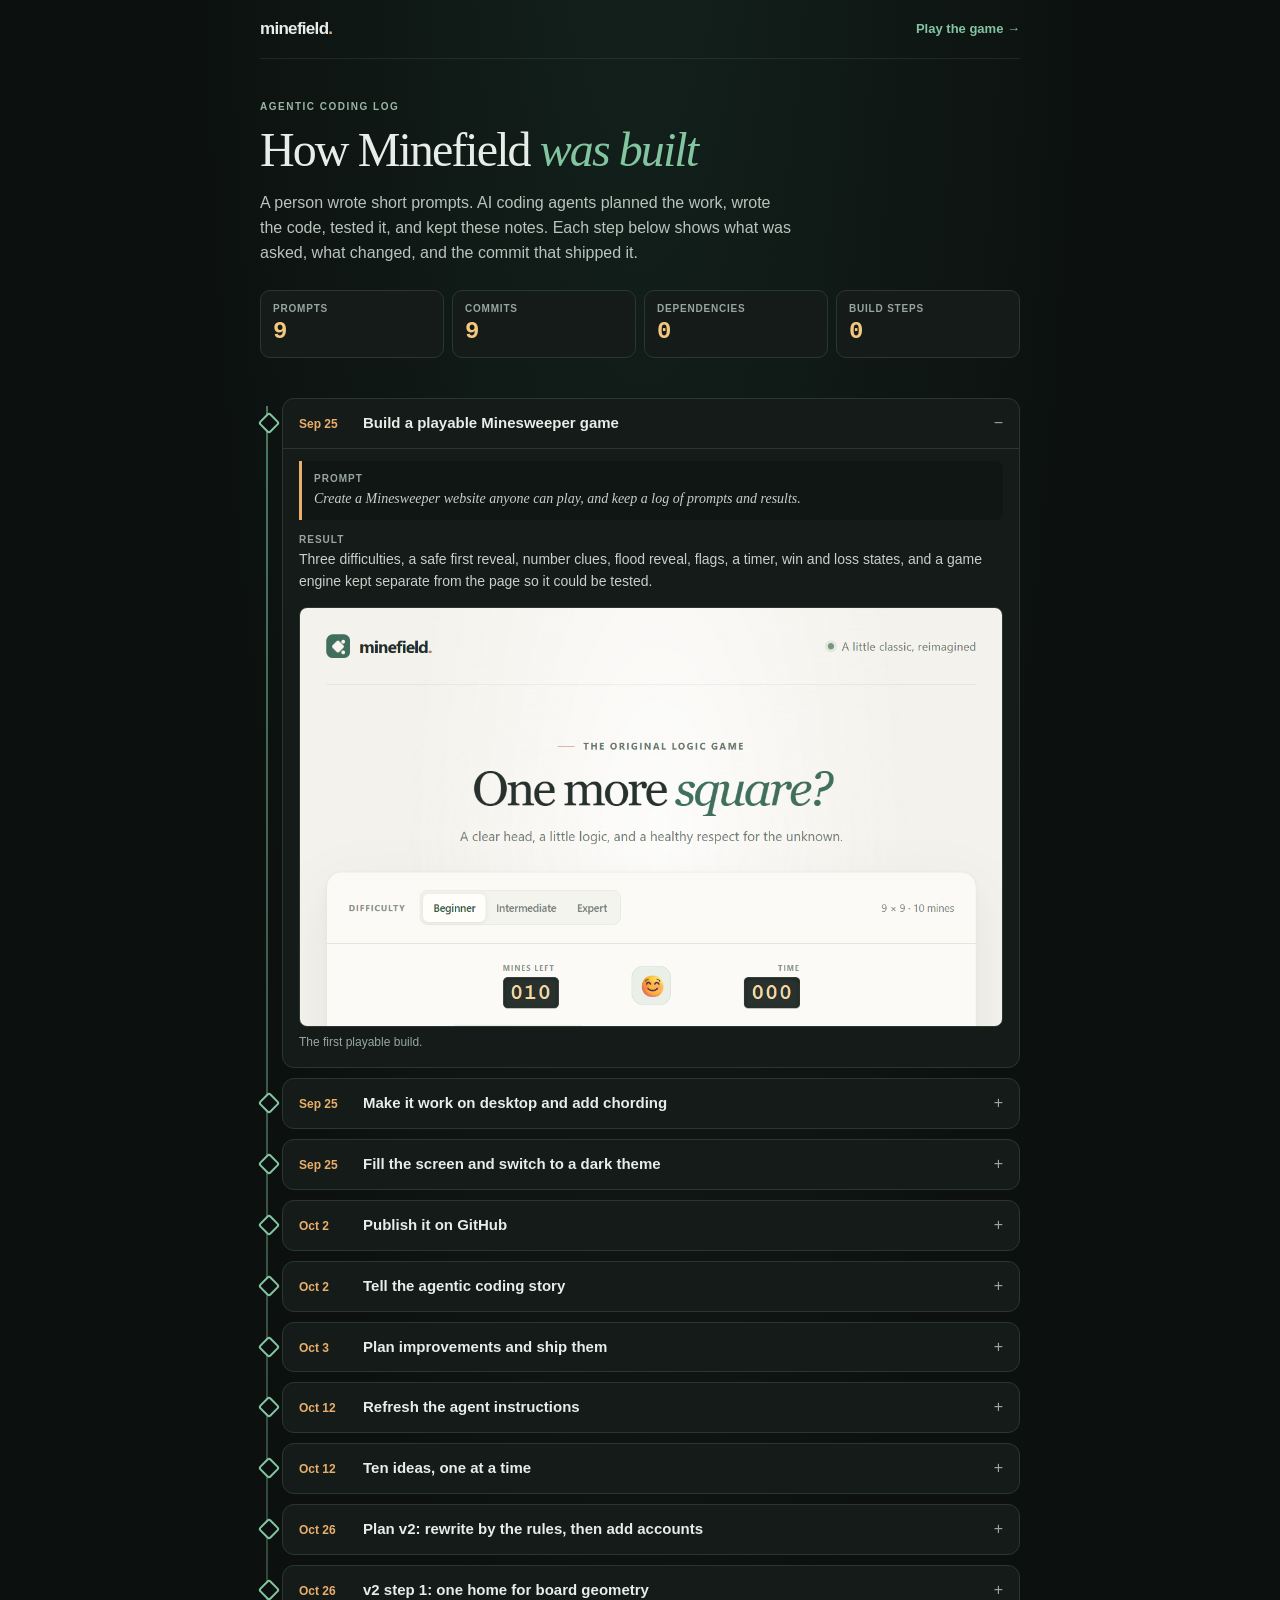
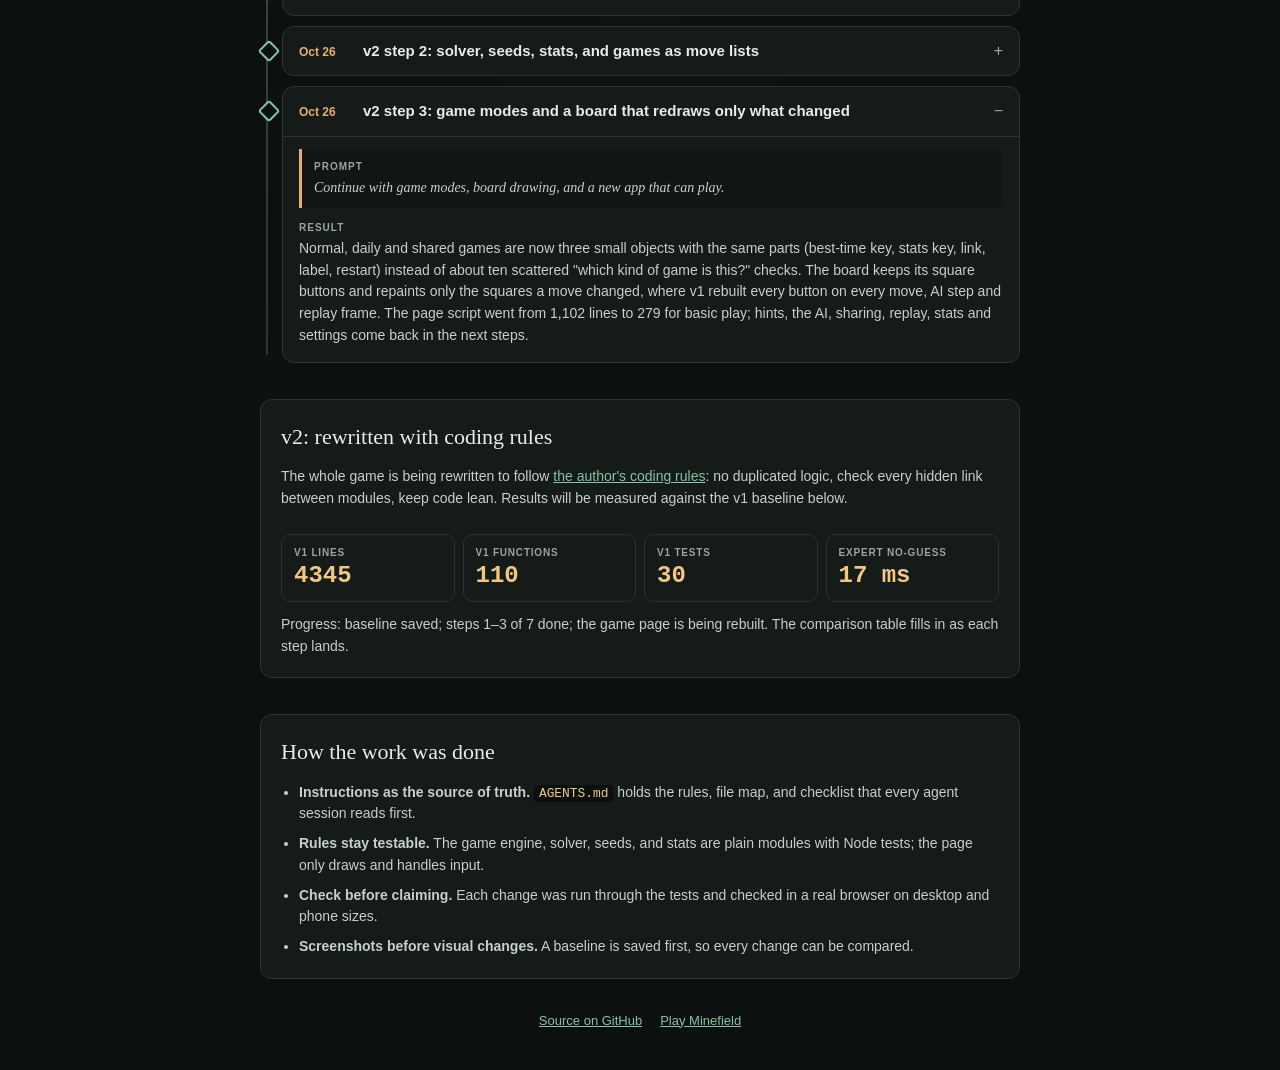
==== build.html @ e9f3d911 "Rebuild the game page on v2 modules for basic play - modes.mjs: normal, daily and shared games as st" ====
<!doctype html>
<html lang="en">
  <head>
    <meta charset="utf-8">
    <meta name="viewport" content="width=device-width, initial-scale=1">
    <meta name="theme-color" content="#0c1110">
    <meta name="description" content="How Minefield was built with agentic coding: each prompt, what the AI agent changed, and the commit that shipped it.">
    <title>How Minefield was built</title>
    <link rel="manifest" href="manifest.webmanifest">
    <link rel="icon" href="icons/icon.svg" type="image/svg+xml">
    <link rel="stylesheet" href="css/base.css">
    <link rel="stylesheet" href="css/build.css">
  </head>
  <body>
    <header class="site-header">
      <a class="brand" href="./">minefield<span>.</span></a>
      <a class="back-link" href="./">Play the game →</a>
    </header>

    <main>
      <section class="hero">
        <p class="eyebrow">AGENTIC CODING LOG</p>
        <h1>How Minefield <em>was built</em></h1>
        <p class="lead">A person wrote short prompts. AI coding agents planned the work, wrote the code, tested it, and kept these notes. Each step below shows what was asked, what changed, and the commit that shipped it.</p>
        <dl class="totals">
          <div><dt>Prompts</dt><dd>9</dd></div>
          <div><dt>Commits</dt><dd>9</dd></div>
          <div><dt>Dependencies</dt><dd>0</dd></div>
          <div><dt>Build steps</dt><dd>0</dd></div>
        </dl>
      </section>

      <ol class="timeline">
        <li class="step">
          <details open>
            <summary>
              <span class="step-date">Sep 25</span>
              <span class="step-title">Build a playable Minesweeper game</span>
            </summary>
            <div class="step-body">
              <p class="prompt"><span>Prompt</span> Create a Minesweeper website anyone can play, and keep a log of prompts and results.</p>
              <p><span class="label">Result</span> Three difficulties, a safe first reveal, number clues, flood reveal, flags, a timer, win and loss states, and a game engine kept separate from the page so it could be tested.</p>
              <figure>
                <img src="docs/images/minefield-early-build.png" alt="Early light-theme Minefield build with a Beginner board" loading="lazy">
                <figcaption>The first playable build.</figcaption>
              </figure>
            </div>
          </details>
        </li>

        <li class="step">
          <details>
            <summary>
              <span class="step-date">Sep 25</span>
              <span class="step-title">Make it work on desktop and add chording</span>
            </summary>
            <div class="step-body">
              <p class="prompt"><span>Prompt</span> Use the full width on a PC so the whole board fits, and let right-click on a number clear its neighbors when enough flags are placed.</p>
              <p><span class="label">Result</span> A wider desktop layout and right-click chording, with a backup screenshot saved first.</p>
            </div>
          </details>
        </li>

        <li class="step">
          <details>
            <summary>
              <span class="step-date">Sep 25</span>
              <span class="step-title">Fill the screen and switch to a dark theme</span>
            </summary>
            <div class="step-body">
              <p class="prompt"><span>Prompt</span> Fill the screen, make empty squares look different from unopened ones, and use a dark theme.</p>
              <p><span class="label">Result</span> The dark layout that fills the window, with raised covered squares and sunken open squares.</p>
              <figure>
                <img src="minefield-preview.png" alt="Dark-theme Minefield with an opened Beginner board" loading="lazy">
                <figcaption>The dark theme.</figcaption>
              </figure>
            </div>
          </details>
        </li>

        <li class="step">
          <details>
            <summary>
              <span class="step-date">Oct 2</span>
              <span class="step-title">Publish it on GitHub</span>
            </summary>
            <div class="step-body">
              <p class="prompt"><span>Prompt</span> Set up a public repository and allow pushing.</p>
              <p><span class="label">Result</span> A public repository, GitHub Pages hosting, and the private prompt log and old screenshots kept out of Git.</p>
              <ul class="commits">
                <li><a href="https://github.com/Huu-Dat-Nguyen/agentic-minesweeper/commit/8f232d117785a12ad8d7ac075dcef02643b54632"><code>8f232d1</code> Add playable Minesweeper project</a> <span>9 files · +1726</span></li>
                <li><a href="https://github.com/Huu-Dat-Nguyen/agentic-minesweeper/commit/cfdb629596f580649c127ead9706ebaa539c0486"><code>cfdb629</code> Document public GitHub Pages deployment</a> <span>2 files · +6 −10</span></li>
              </ul>
            </div>
          </details>
        </li>

        <li class="step">
          <details>
            <summary>
              <span class="step-date">Oct 2</span>
              <span class="step-title">Tell the agentic coding story</span>
            </summary>
            <div class="step-body">
              <p class="prompt"><span>Prompt</span> Rewrite the README around agentic coding, with a short prompt and result log and screenshots of how the site changed.</p>
              <p><span class="label">Result</span> A README built around the prompt-to-product story.</p>
              <ul class="commits">
                <li><a href="https://github.com/Huu-Dat-Nguyen/agentic-minesweeper/commit/cf52306d43642b5211b8f73949fe03b8f870b487"><code>cf52306</code> Emphasize agentic coding in project README</a> <span>3 files · +38 −27</span></li>
              </ul>
            </div>
          </details>
        </li>

        <li class="step">
          <details>
            <summary>
              <span class="step-date">Oct 3</span>
              <span class="step-title">Plan improvements and ship them</span>
            </summary>
            <div class="step-body">
              <p class="prompt"><span>Prompt</span> Review the project, plan improvements, then build them all and publish.</p>
              <p><span class="label">Result</span> Custom boards up to 24 × 40, undo, keyboard chording with C, best times per difficulty, and five new engine tests.</p>
              <ul class="commits">
                <li><a href="https://github.com/Huu-Dat-Nguyen/agentic-minesweeper/commit/c62564e432e85358b7239d2e8b99fdba68b9aa52"><code>c62564e</code> Add custom boards, undo, keyboard chording, and best times</a> <span>7 files · +463 −57</span></li>
              </ul>
            </div>
          </details>
        </li>

        <li class="step">
          <details>
            <summary>
              <span class="step-date">Oct 12</span>
              <span class="step-title">Refresh the agent instructions</span>
            </summary>
            <div class="step-body">
              <p class="prompt"><span>Prompt</span> Summarize the workspace, then rewrite the agent instructions to be better.</p>
              <p><span class="label">Result</span> Instructions with a file map, the engine's rules for itself, and a dated status, each checked against the code.</p>
              <ul class="commits">
                <li><a href="https://github.com/Huu-Dat-Nguyen/agentic-minesweeper/commit/ba048f088edd466362b6d8b42af45eb1074d6339"><code>ba048f0</code> Refresh agent instructions and add CLAUDE.md import</a> <span>2 files · +46 −19</span></li>
              </ul>
            </div>
          </details>
        </li>

        <li class="step">
          <details>
            <summary>
              <span class="step-date">Oct 12</span>
              <span class="step-title">Ten ideas, one at a time</span>
            </summary>
            <div class="step-body">
              <p class="prompt"><span>Prompt</span> Suggest ten ways to expand the project, add them as a checklist, and build them one by one until none are left.</p>
              <p><span class="label">Result</span> A solver that powers no-guess boards, hints, and an AI player that explains its moves; a daily challenge and shareable board links; game replay; stats with 3BV/s; offline play; accessibility settings; and this page. The agent also fixed four bugs it found on the way: Undo needed two presses, custom boards failed to load, the custom size panel showed on every level, and the timer started at three digits.</p>
              <ul class="commits">
                <li><a href="https://github.com/Huu-Dat-Nguyen/agentic-minesweeper/commits/main">See the latest commits on GitHub</a></li>
              </ul>
            </div>
          </details>
        </li>

        <li class="step">
          <details>
            <summary>
              <span class="step-date">Oct 26</span>
              <span class="step-title">Plan v2: rewrite by the rules, then add accounts</span>
            </summary>
            <div class="step-body">
              <p class="prompt"><span>Prompt</span> Rewrite the code following my coding rules and compare what improved, add a database login to track players, and report it here. Split the work into one-hour steps with a checklist.</p>
              <p><span class="label">Result</span> An eleven-step plan. Before any code changed, the agent saved a baseline: the output of 20 seeded boards, 3 daily boards and 8 share links, so the rewrite can prove old links still build the same boards; size and speed numbers to compare against; and screenshots of every screen. This page moved onto a stylesheet shared with the game.</p>
            </div>
          </details>
        </li>

        <li class="step">
          <details>
            <summary>
              <span class="step-date">Oct 26</span>
              <span class="step-title">v2 step 1: one home for board geometry</span>
            </summary>
            <div class="step-body">
              <p class="prompt"><span>Prompt</span> Start the rewrite with the grid and the game engine.</p>
              <p><span class="label">Result</span> A new <code>core/grid.mjs</code> now holds the row and column math, neighbor lists, size checks and position labels that v1 repeated in about 15 places. The new engine works on square numbers instead of row and column pairs, keeps a running count of safe squares instead of rescanning the board after every reveal, and reuses one neighbor table per board size. To prove nothing changed, the old and new engines played about 3,000 random games side by side and produced identical boards every time; seeded boards still match v1 exactly.</p>
            </div>
          </details>
        </li>

        <li class="step">
          <details>
            <summary>
              <span class="step-date">Oct 26</span>
              <span class="step-title">v2 step 2: solver, seeds, stats, and games as move lists</span>
            </summary>
            <div class="step-body">
              <p class="prompt"><span>Prompt</span> Continue with the solver, seeds, stats, and moves.</p>
              <p><span class="label">Result</span> The solver, seeds and stats moved onto the new engine. Hint explanations now come from one table instead of a long switch, and every "row, column" label comes from one function instead of three. The AI no longer works out the same position twice before a guess. A new <code>core/moves.mjs</code> treats a game as its seed plus a list of moves, and the same code plays a move and replays a saved game, which is what will let accounts store replays later. Checked against v1 on 19,340 random positions: every deduction, hint, explanation and AI move matched. Board generation speed is unchanged (about 28 ms for a no-guess Expert board on this laptop), so this step is about clarity, not speed.</p>
            </div>
          </details>
        </li>

        <li class="step">
          <details open>
            <summary>
              <span class="step-date">Oct 26</span>
              <span class="step-title">v2 step 3: game modes and a board that redraws only what changed</span>
            </summary>
            <div class="step-body">
              <p class="prompt"><span>Prompt</span> Continue with game modes, board drawing, and a new app that can play.</p>
              <p><span class="label">Result</span> Normal, daily and shared games are now three small objects with the same parts (best-time key, stats key, link, label, restart) instead of about ten scattered "which kind of game is this?" checks. The board keeps its square buttons and repaints only the squares a move changed, where v1 rebuilt every button on every move, AI step and replay frame. The page script went from 1,102 lines to 279 for basic play; hints, the AI, sharing, replay, stats and settings come back in the next steps.</p>
            </div>
          </details>
        </li>
      </ol>

      <section class="how" id="v2">
        <h2>v2: rewritten with coding rules</h2>
        <p class="section-lead">The whole game is being rewritten to follow <a href="https://github.com/Huu-Dat-Nguyen/agentic-minesweeper/blob/main/docs/coding-rules.md">the author's coding rules</a>: no duplicated logic, check every hidden link between modules, keep code lean. Results will be measured against the v1 baseline below.</p>
        <dl class="totals">
          <div><dt>v1 lines</dt><dd>4345</dd></div>
          <div><dt>v1 functions</dt><dd>110</dd></div>
          <div><dt>v1 tests</dt><dd>30</dd></div>
          <div><dt>Expert no-guess</dt><dd>17 ms</dd></div>
        </dl>
        <p class="section-lead">Progress: baseline saved; steps 1–3 of 7 done; the game page is being rebuilt. The comparison table fills in as each step lands.</p>
      </section>

      <section class="how">
        <h2>How the work was done</h2>
        <ul>
          <li><strong>Instructions as the source of truth.</strong> <code>AGENTS.md</code> holds the rules, file map, and checklist that every agent session reads first.</li>
          <li><strong>Rules stay testable.</strong> The game engine, solver, seeds, and stats are plain modules with Node tests; the page only draws and handles input.</li>
          <li><strong>Check before claiming.</strong> Each change was run through the tests and checked in a real browser on desktop and phone sizes.</li>
          <li><strong>Screenshots before visual changes.</strong> A baseline is saved first, so every change can be compared.</li>
        </ul>
      </section>
    </main>

    <footer class="site-footer">
      <a href="https://github.com/Huu-Dat-Nguyen/agentic-minesweeper">Source on GitHub</a>
      <a href="./">Play Minefield</a>
    </footer>
  </body>
</html>
---- css/base.css ----
/* Shared by every page: colors, type, reset, header, focus, reduced motion. */
:root {
  color-scheme: dark;
  font-family: "Avenir Next", Avenir, "Segoe UI", sans-serif;
  --ink: #e7ede8;
  --muted: #99a69f;
  --green: #83c5a1;
  --amber: #e9ae6b;
  --gold: #f3c87e;
  --focus: #e7b96d;
  --line: #2a3731;
  --card: #141b18;
  --bg: #0c1110;
  --serif: Georgia, "Times New Roman", serif;
}

* {
  box-sizing: border-box;
}

body {
  min-width: 320px;
  margin: 0;
  background:
    radial-gradient(ellipse at 50% -10%, rgba(45, 92, 69, 0.22), transparent 50%),
    var(--bg);
  color: var(--ink);
}

:focus-visible {
  outline: 3px solid var(--focus);
  outline-offset: 2px;
}

.site-header {
  display: flex;
  align-items: center;
  justify-content: space-between;
  border-bottom: 1px solid rgba(153, 177, 161, 0.12);
}

.eyebrow {
  margin: 0;
  color: #9cb6a5;
  font-size: 10px;
  font-weight: 750;
  letter-spacing: 0.15em;
}

h1 {
  margin: 0;
  font-family: var(--serif);
  font-weight: 500;
  letter-spacing: -0.04em;
  line-height: 1.05;
}

h1 em {
  color: var(--green);
}

@media (prefers-reduced-motion: reduce) {
  * {
    scroll-behavior: auto !important;
    transition: none !important;
  }
}
---- css/build.css ----
/* "How it was built" page. Shared colors, reset and header live in base.css. */
body {
  line-height: 1.55;
}

a {
  color: var(--green);
}

.site-header,
.site-footer,
main {
  width: min(760px, calc(100% - 32px));
  margin: 0 auto;
}

.site-header {
  padding: 16px 0;
}

.brand {
  color: var(--ink);
  font-size: 17px;
  font-weight: 750;
  letter-spacing: -0.7px;
  text-decoration: none;
}

.brand span {
  color: var(--amber);
}

.back-link {
  font-size: 13px;
  font-weight: 650;
  text-decoration: none;
}

.hero {
  padding: 40px 0 24px;
}

.eyebrow {
  margin-bottom: 10px;
}

h1 {
  font-size: clamp(32px, 7vw, 48px);
}

.lead {
  max-width: 60ch;
  margin: 16px 0 0;
  color: #b8c4bc;
  font-size: 16px;
}

.totals {
  display: grid;
  grid-template-columns: repeat(4, minmax(0, 1fr));
  gap: 8px;
  margin: 24px 0 0;
}

.totals div {
  padding: 10px 12px;
  border: 1px solid var(--line);
  border-radius: 10px;
  background: var(--card);
}

.totals dt {
  color: var(--muted);
  font-size: 10px;
  font-weight: 700;
  letter-spacing: 0.08em;
  text-transform: uppercase;
}

.totals dd {
  margin: 2px 0 0;
  color: var(--gold);
  font: 700 24px/1.2 "Courier New", monospace;
}

.timeline {
  position: relative;
  margin: 16px 0 0;
  padding: 0 0 0 22px;
  list-style: none;
}

.timeline::before {
  position: absolute;
  top: 8px;
  bottom: 8px;
  left: 6px;
  width: 2px;
  background: linear-gradient(#4c765e, var(--line));
  content: "";
}

.step {
  position: relative;
  margin: 0 0 10px;
}

.step::before {
  position: absolute;
  top: 17px;
  left: -21px;
  width: 12px;
  height: 12px;
  border: 2px solid var(--green);
  border-radius: 3px;
  background: var(--bg);
  transform: rotate(45deg);
  content: "";
}

details {
  border: 1px solid var(--line);
  border-radius: 12px;
  background: var(--card);
}

summary {
  display: flex;
  flex-wrap: wrap;
  gap: 4px 12px;
  align-items: baseline;
  padding: 12px 16px;
  cursor: pointer;
  list-style: none;
}

summary::-webkit-details-marker {
  display: none;
}

summary::after {
  margin-left: auto;
  color: var(--muted);
  content: "+";
}

details[open] summary::after {
  content: "−";
}

.step-date {
  min-width: 52px;
  color: var(--amber);
  font-size: 12px;
  font-weight: 700;
}

.step-title {
  font-size: 15px;
  font-weight: 650;
}

.step-body {
  padding: 0 16px 16px;
  border-top: 1px solid var(--line);
}

.step-body p {
  margin: 12px 0 0;
  color: #c6d1ca;
  font-size: 14px;
}

.prompt {
  padding: 10px 12px;
  border-left: 3px solid var(--amber);
  border-radius: 0 8px 8px 0;
  background: #101613;
  font-family: var(--serif);
  font-style: italic;
}

.prompt span,
.label {
  display: block;
  margin-bottom: 2px;
  color: var(--muted);
  font-family: "Avenir Next", Avenir, "Segoe UI", sans-serif;
  font-size: 10px;
  font-style: normal;
  font-weight: 750;
  letter-spacing: 0.1em;
  text-transform: uppercase;
}

figure {
  margin: 14px 0 0;
}

figure img {
  display: block;
  width: 100%;
  height: auto;
  max-height: 420px;
  object-fit: cover;
  object-position: top;
  border: 1px solid var(--line);
  border-radius: 8px;
}

figcaption {
  margin-top: 6px;
  color: var(--muted);
  font-size: 12px;
}

.commits {
  margin: 12px 0 0;
  padding: 0;
  list-style: none;
}

.commits li {
  display: flex;
  flex-wrap: wrap;
  gap: 2px 10px;
  justify-content: space-between;
  padding: 8px 0;
  border-top: 1px dashed var(--line);
  font-size: 13px;
}

.commits span {
  color: var(--muted);
  font-variant-numeric: tabular-nums;
}

code {
  padding: 1px 5px;
  border-radius: 4px;
  background: #0b100e;
  color: var(--gold);
  font-size: 0.92em;
}

.how {
  margin: 36px 0 0;
  padding: 20px;
  border: 1px solid var(--line);
  border-radius: 12px;
  background: var(--card);
}

.how h2 {
  margin: 0;
  font-family: var(--serif);
  font-size: 22px;
  font-weight: 500;
}

.how ul {
  margin: 12px 0 0;
  padding-left: 18px;
  color: #c6d1ca;
  font-size: 14px;
}

.how li + li {
  margin-top: 8px;
}

.site-footer {
  display: flex;
  gap: 18px;
  justify-content: center;
  padding: 32px 0 40px;
  font-size: 13px;
}

@media (max-width: 520px) {
  .totals {
    grid-template-columns: repeat(2, minmax(0, 1fr));
  }

  .lead {
    font-size: 15px;
  }
}

.section-lead {
  margin: 12px 0 0;
  color: #c6d1ca;
  font-size: 14px;
}
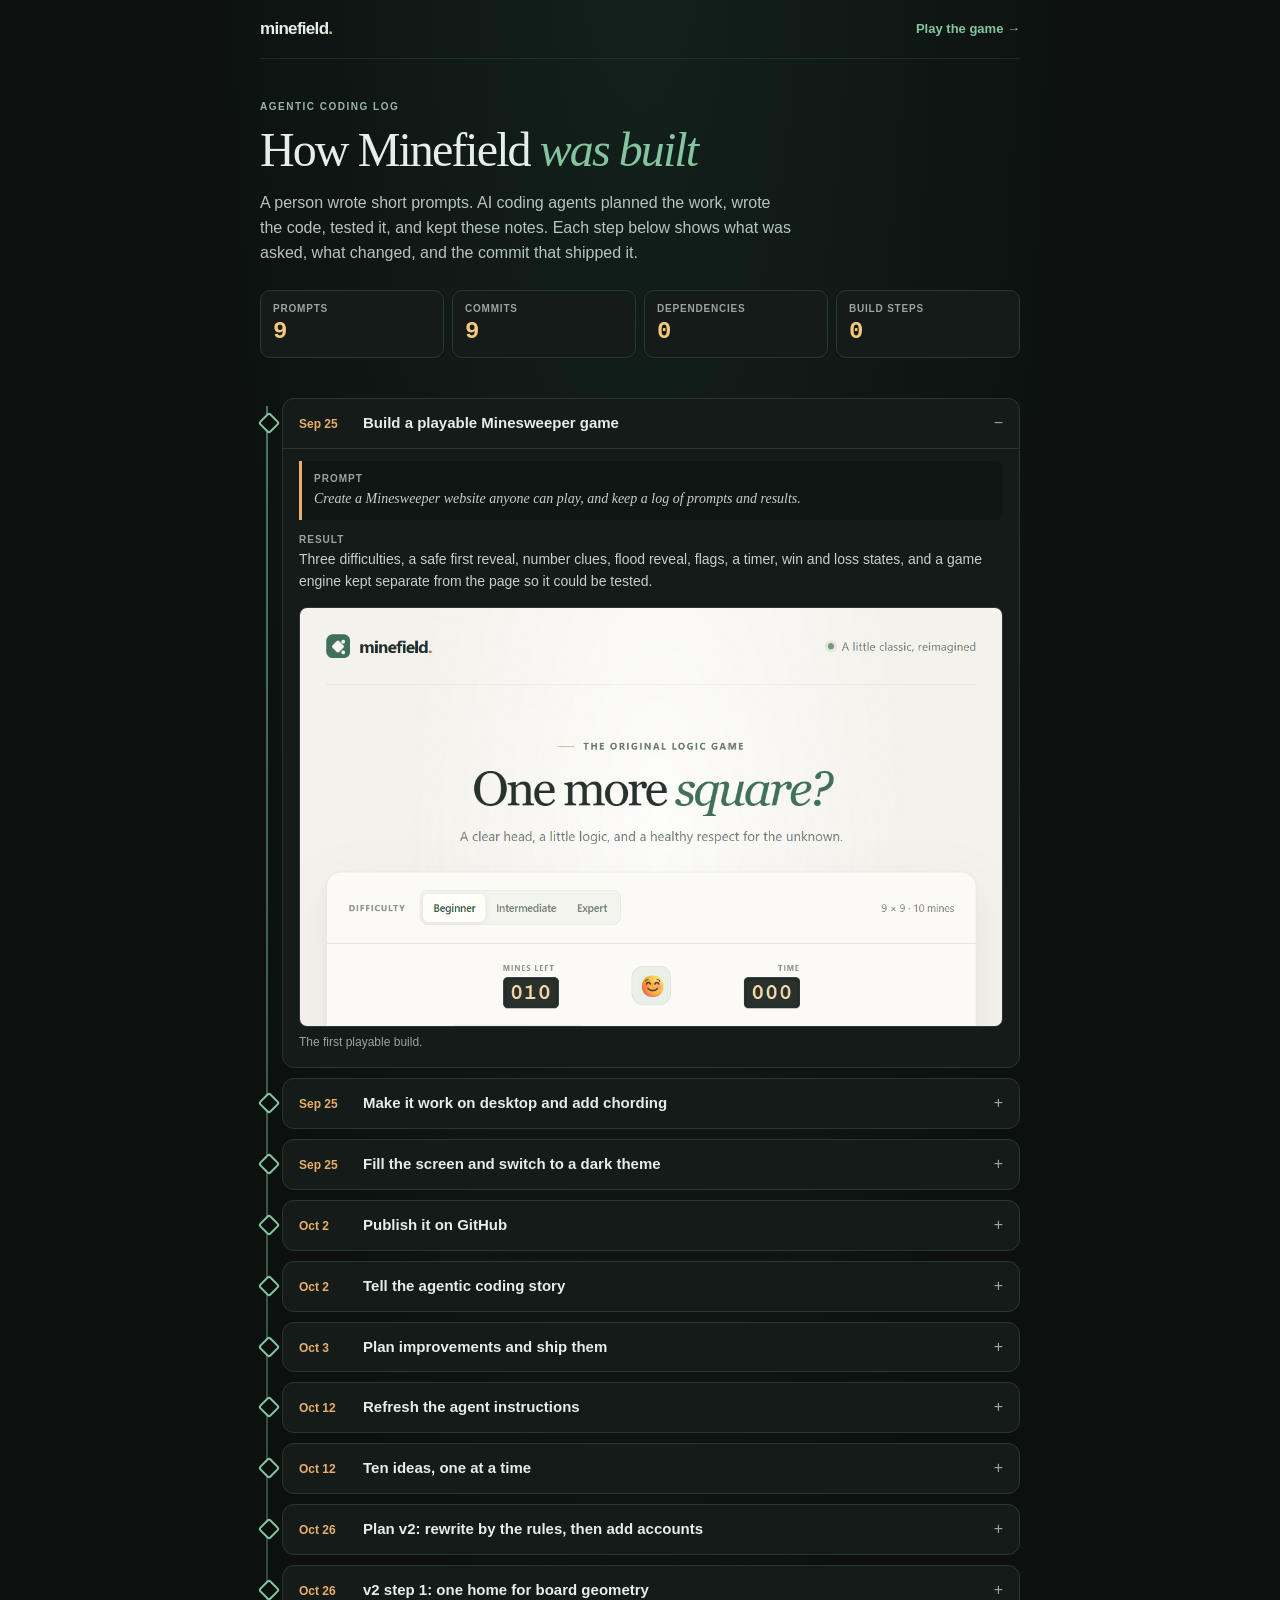
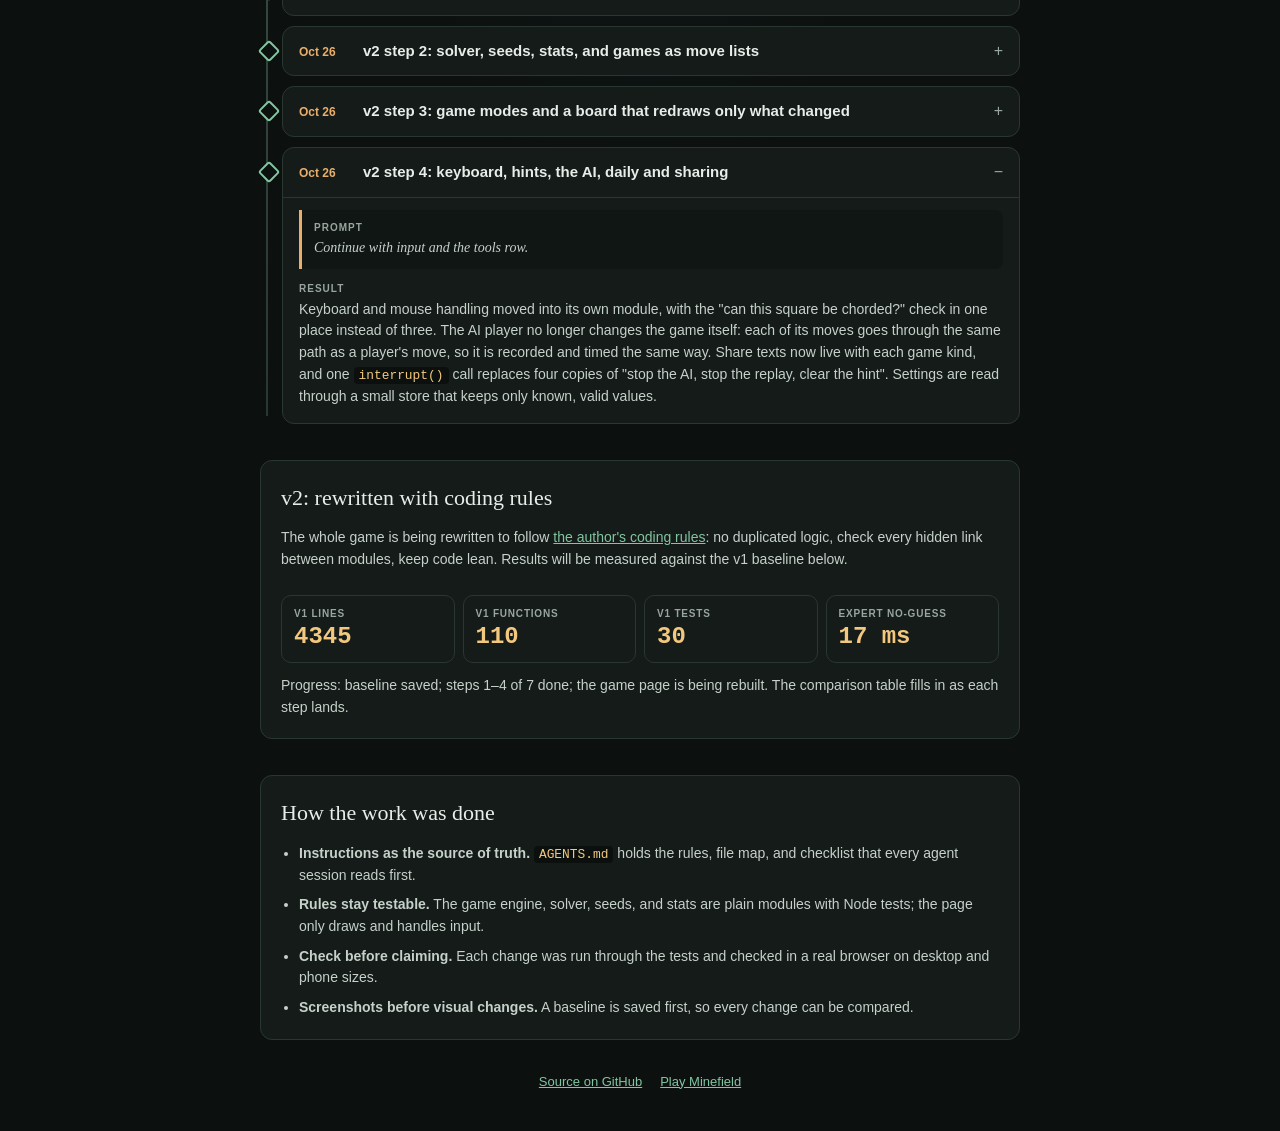
==== commit 70ff4842: "Bring back keyboard, hint, AI, daily, share and no-guess on v2 - ui/input.mjs: events to intents, on" ====
--- a/build.html
+++ b/build.html
@@ -199,7 +199,7 @@
         </li>
 
         <li class="step">
-          <details open>
+          <details>
             <summary>
               <span class="step-date">Oct 26</span>
               <span class="step-title">v2 step 3: game modes and a board that redraws only what changed</span>
@@ -207,6 +207,19 @@
             <div class="step-body">
               <p class="prompt"><span>Prompt</span> Continue with game modes, board drawing, and a new app that can play.</p>
               <p><span class="label">Result</span> Normal, daily and shared games are now three small objects with the same parts (best-time key, stats key, link, label, restart) instead of about ten scattered "which kind of game is this?" checks. The board keeps its square buttons and repaints only the squares a move changed, where v1 rebuilt every button on every move, AI step and replay frame. The page script went from 1,102 lines to 279 for basic play; hints, the AI, sharing, replay, stats and settings come back in the next steps.</p>
+            </div>
+          </details>
+        </li>
+
+        <li class="step">
+          <details open>
+            <summary>
+              <span class="step-date">Oct 26</span>
+              <span class="step-title">v2 step 4: keyboard, hints, the AI, daily and sharing</span>
+            </summary>
+            <div class="step-body">
+              <p class="prompt"><span>Prompt</span> Continue with input and the tools row.</p>
+              <p><span class="label">Result</span> Keyboard and mouse handling moved into its own module, with the "can this square be chorded?" check in one place instead of three. The AI player no longer changes the game itself: each of its moves goes through the same path as a player's move, so it is recorded and timed the same way. Share texts now live with each game kind, and one <code>interrupt()</code> call replaces four copies of "stop the AI, stop the replay, clear the hint". Settings are read through a small store that keeps only known, valid values.</p>
             </div>
           </details>
         </li>
@@ -221,7 +234,7 @@
           <div><dt>v1 tests</dt><dd>30</dd></div>
           <div><dt>Expert no-guess</dt><dd>17 ms</dd></div>
         </dl>
-        <p class="section-lead">Progress: baseline saved; steps 1–3 of 7 done; the game page is being rebuilt. The comparison table fills in as each step lands.</p>
+        <p class="section-lead">Progress: baseline saved; steps 1–4 of 7 done; the game page is being rebuilt. The comparison table fills in as each step lands.</p>
       </section>
 
       <section class="how">
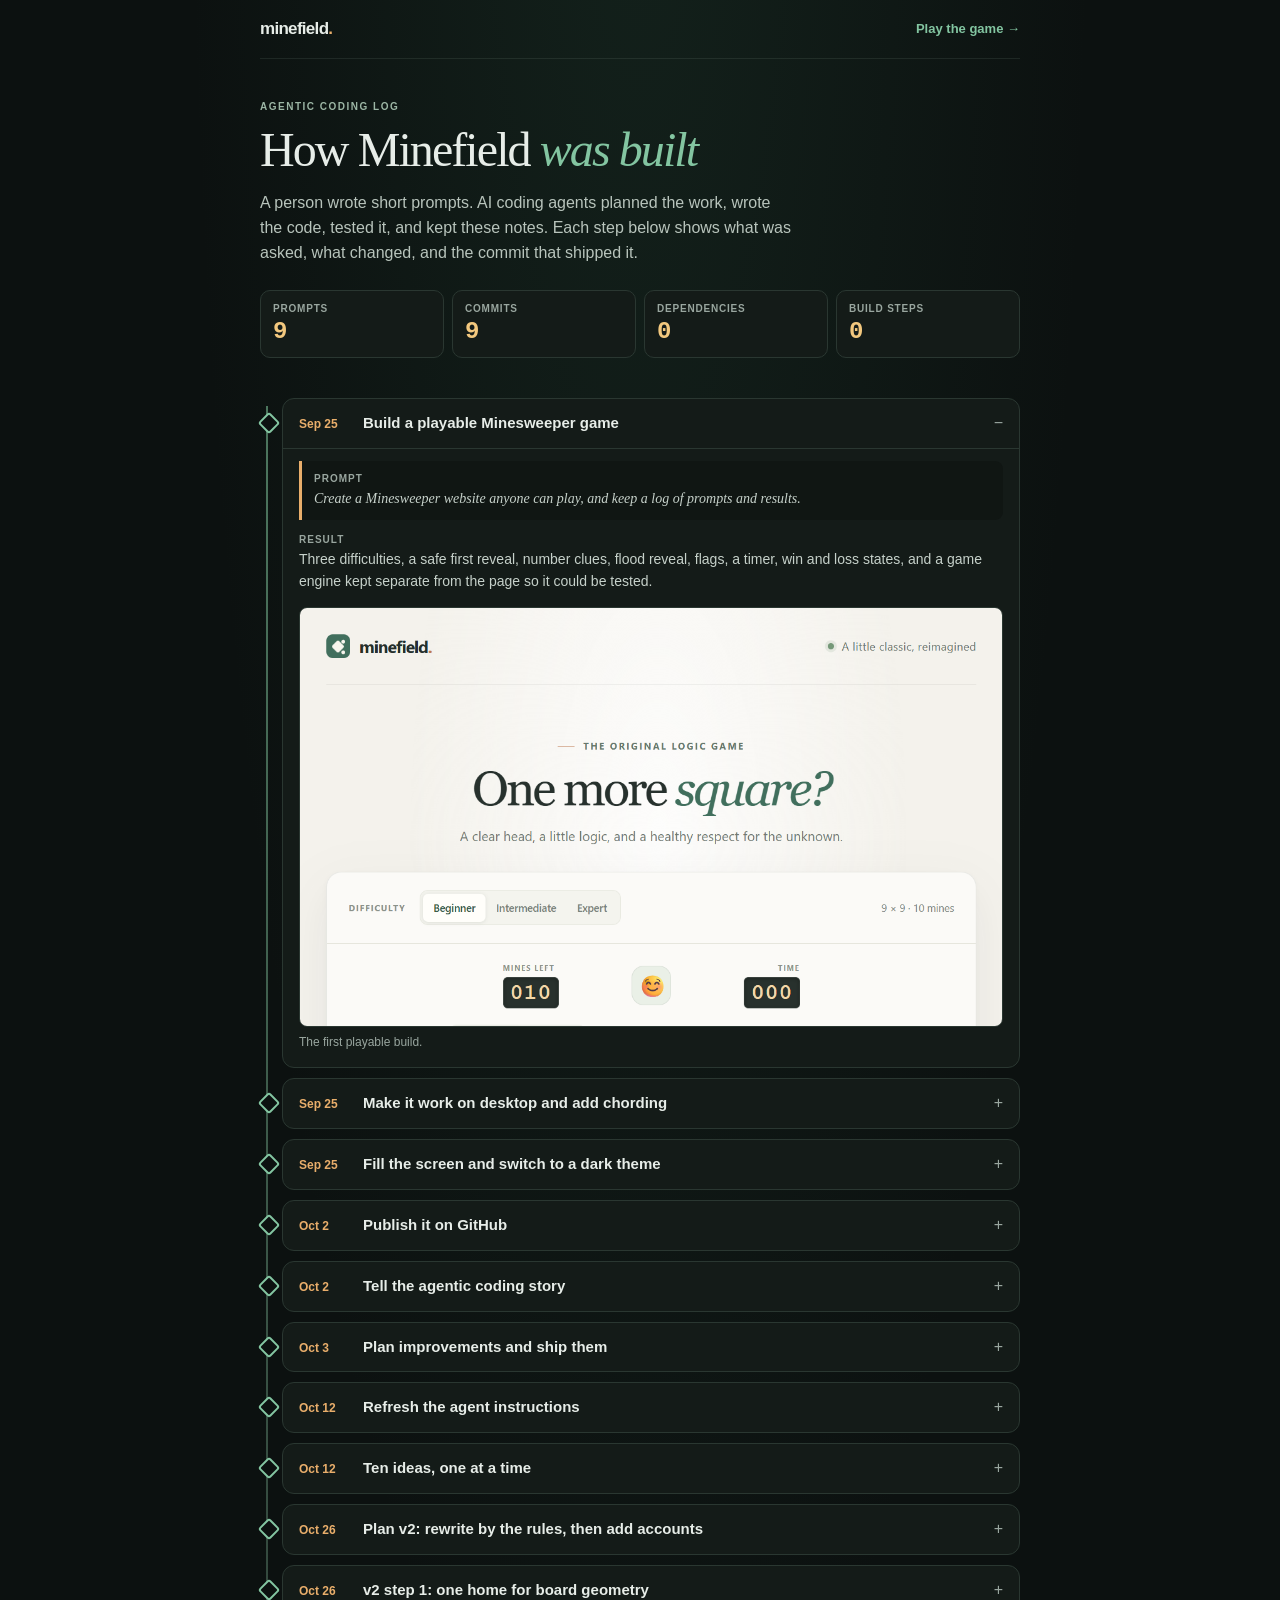
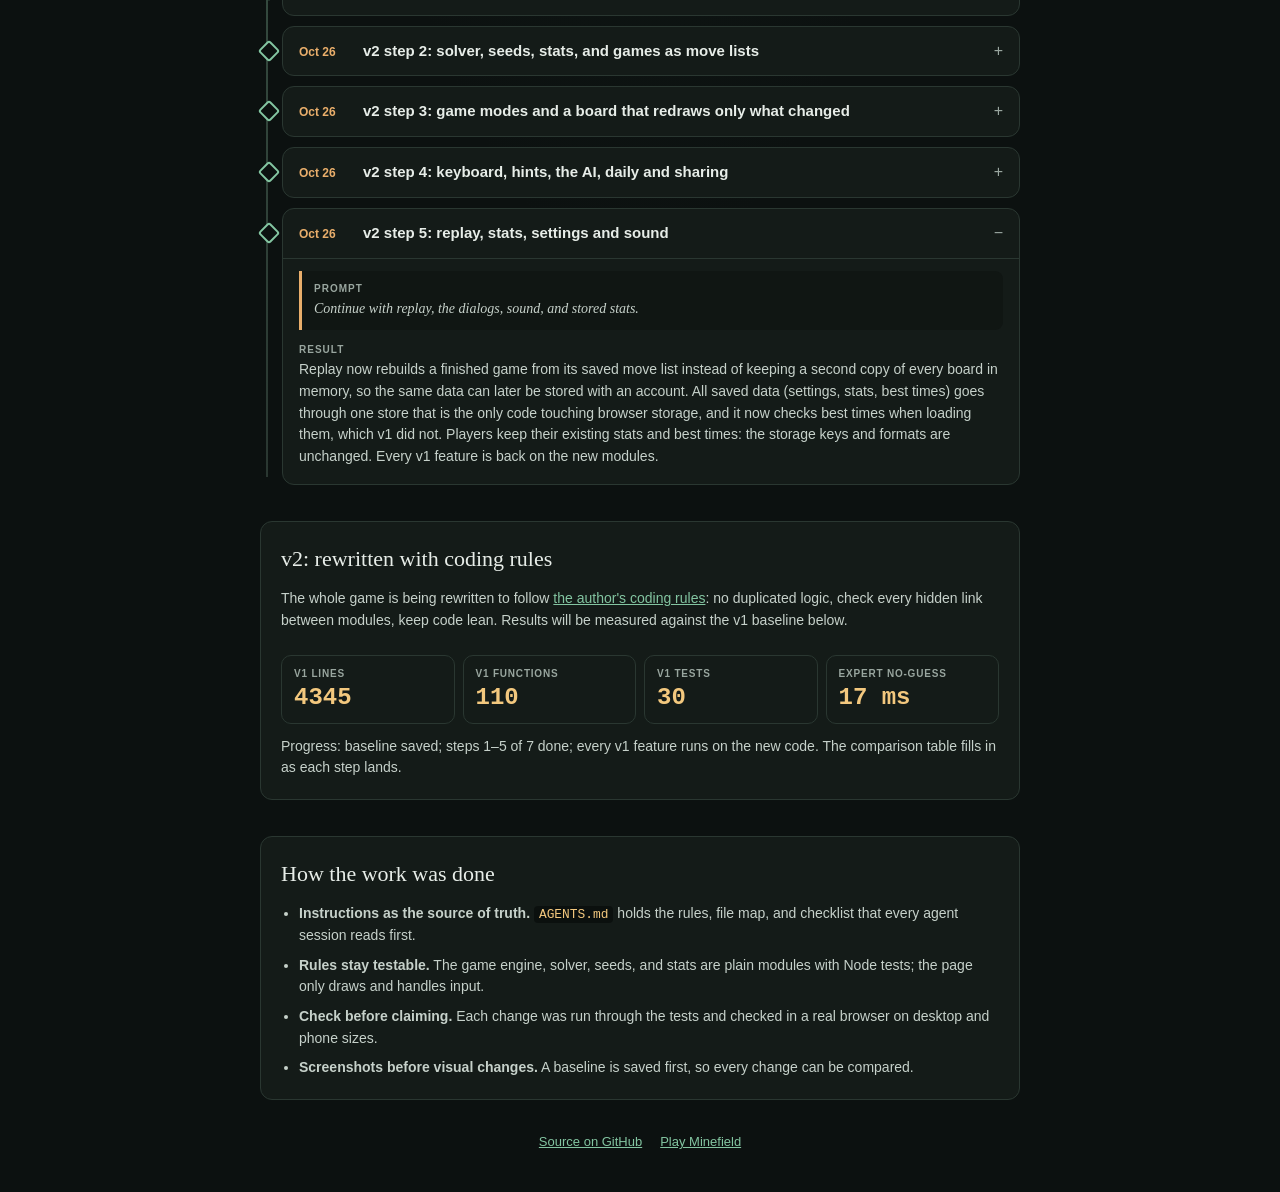
==== commit 9f47d79f: "Bring back replay, stats, settings and sound on v2 - ui/replay.mjs: frames rebuilt from the saved mo" ====
--- a/build.html
+++ b/build.html
@@ -212,7 +212,7 @@
         </li>
 
         <li class="step">
-          <details open>
+          <details>
             <summary>
               <span class="step-date">Oct 26</span>
               <span class="step-title">v2 step 4: keyboard, hints, the AI, daily and sharing</span>
@@ -220,6 +220,19 @@
             <div class="step-body">
               <p class="prompt"><span>Prompt</span> Continue with input and the tools row.</p>
               <p><span class="label">Result</span> Keyboard and mouse handling moved into its own module, with the "can this square be chorded?" check in one place instead of three. The AI player no longer changes the game itself: each of its moves goes through the same path as a player's move, so it is recorded and timed the same way. Share texts now live with each game kind, and one <code>interrupt()</code> call replaces four copies of "stop the AI, stop the replay, clear the hint". Settings are read through a small store that keeps only known, valid values.</p>
+            </div>
+          </details>
+        </li>
+
+        <li class="step">
+          <details open>
+            <summary>
+              <span class="step-date">Oct 26</span>
+              <span class="step-title">v2 step 5: replay, stats, settings and sound</span>
+            </summary>
+            <div class="step-body">
+              <p class="prompt"><span>Prompt</span> Continue with replay, the dialogs, sound, and stored stats.</p>
+              <p><span class="label">Result</span> Replay now rebuilds a finished game from its saved move list instead of keeping a second copy of every board in memory, so the same data can later be stored with an account. All saved data (settings, stats, best times) goes through one store that is the only code touching browser storage, and it now checks best times when loading them, which v1 did not. Players keep their existing stats and best times: the storage keys and formats are unchanged. Every v1 feature is back on the new modules.</p>
             </div>
           </details>
         </li>
@@ -234,7 +247,7 @@
           <div><dt>v1 tests</dt><dd>30</dd></div>
           <div><dt>Expert no-guess</dt><dd>17 ms</dd></div>
         </dl>
-        <p class="section-lead">Progress: baseline saved; steps 1–4 of 7 done; the game page is being rebuilt. The comparison table fills in as each step lands.</p>
+        <p class="section-lead">Progress: baseline saved; steps 1–5 of 7 done; every v1 feature runs on the new code. The comparison table fills in as each step lands.</p>
       </section>
 
       <section class="how">
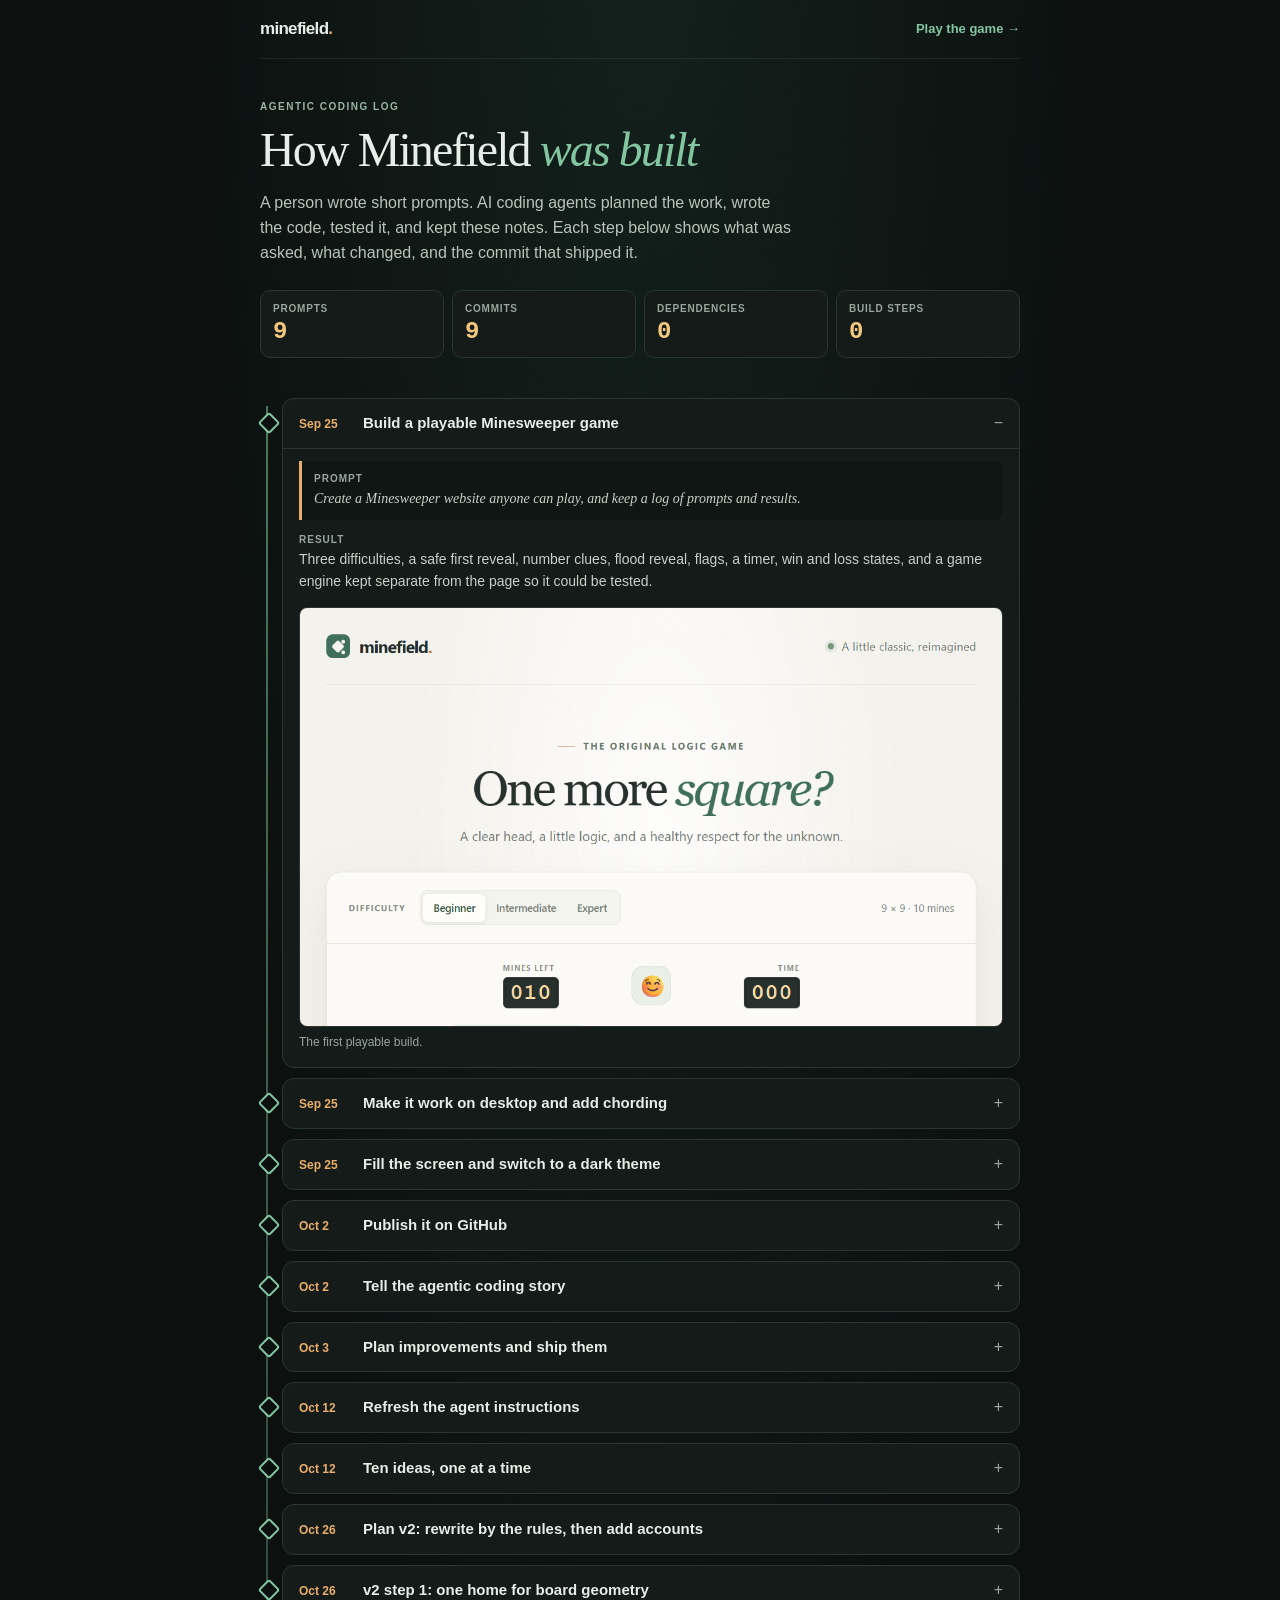
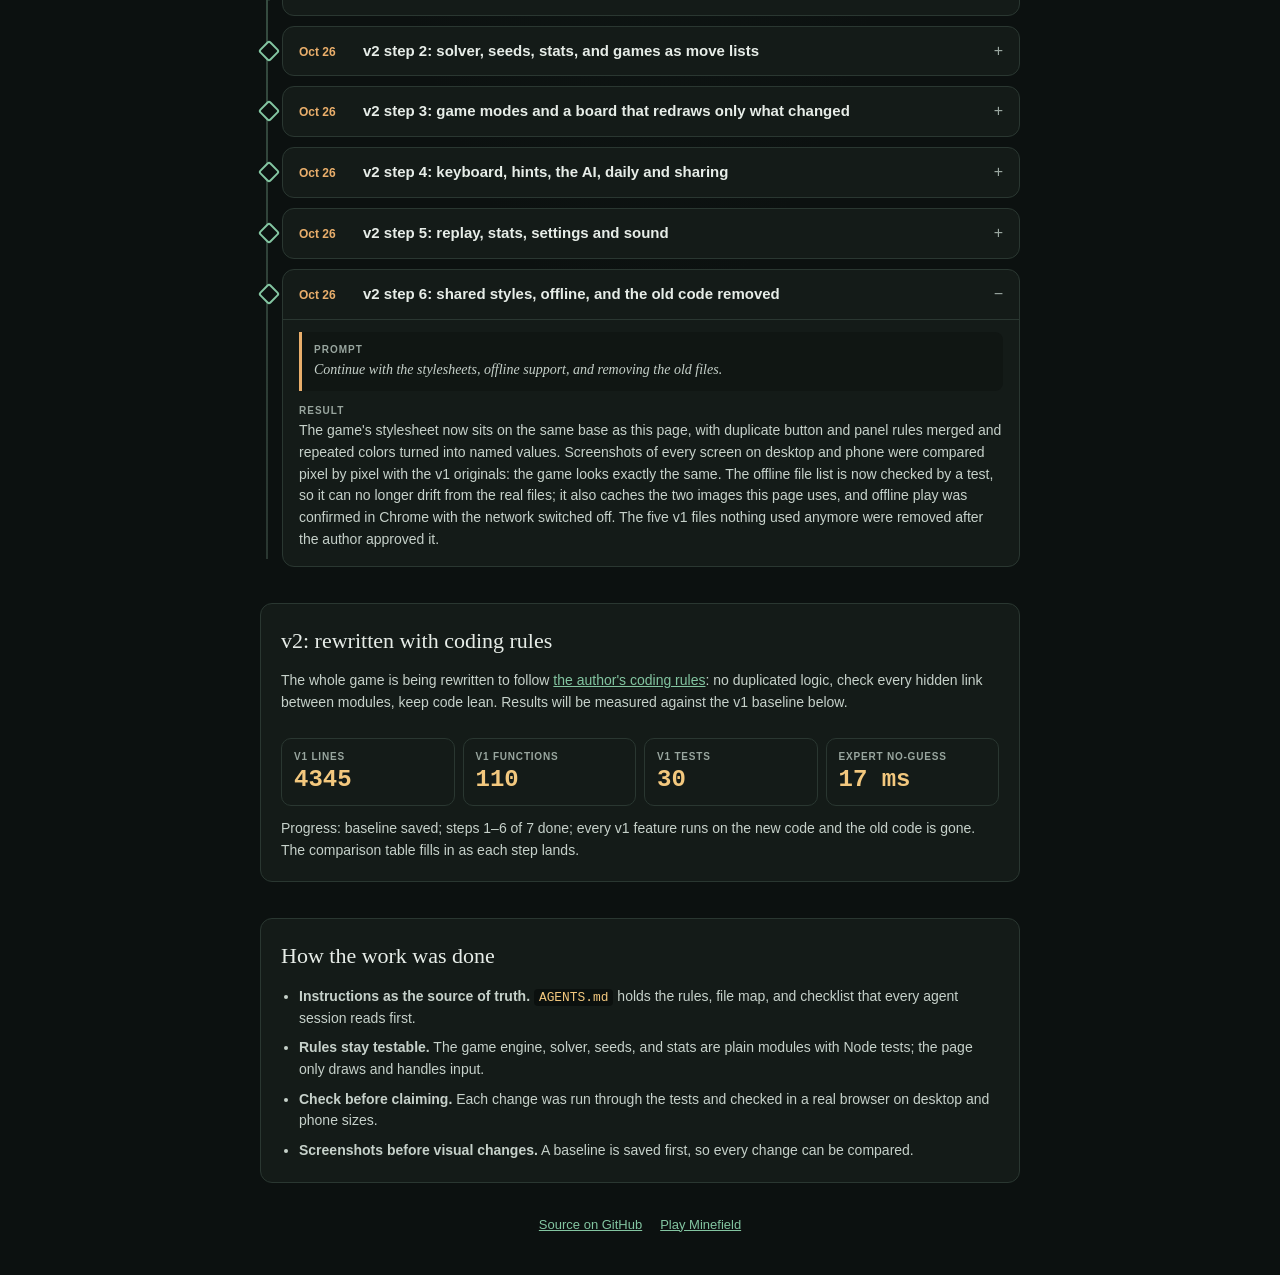
==== commit 7ad57c46: "Move game styles onto shared base, guard offline list, drop v1 files - css/game.css on css/base.css:" ====
--- a/build.html
+++ b/build.html
@@ -225,7 +225,7 @@
         </li>
 
         <li class="step">
-          <details open>
+          <details>
             <summary>
               <span class="step-date">Oct 26</span>
               <span class="step-title">v2 step 5: replay, stats, settings and sound</span>
@@ -233,6 +233,19 @@
             <div class="step-body">
               <p class="prompt"><span>Prompt</span> Continue with replay, the dialogs, sound, and stored stats.</p>
               <p><span class="label">Result</span> Replay now rebuilds a finished game from its saved move list instead of keeping a second copy of every board in memory, so the same data can later be stored with an account. All saved data (settings, stats, best times) goes through one store that is the only code touching browser storage, and it now checks best times when loading them, which v1 did not. Players keep their existing stats and best times: the storage keys and formats are unchanged. Every v1 feature is back on the new modules.</p>
+            </div>
+          </details>
+        </li>
+
+        <li class="step">
+          <details open>
+            <summary>
+              <span class="step-date">Oct 26</span>
+              <span class="step-title">v2 step 6: shared styles, offline, and the old code removed</span>
+            </summary>
+            <div class="step-body">
+              <p class="prompt"><span>Prompt</span> Continue with the stylesheets, offline support, and removing the old files.</p>
+              <p><span class="label">Result</span> The game's stylesheet now sits on the same base as this page, with duplicate button and panel rules merged and repeated colors turned into named values. Screenshots of every screen on desktop and phone were compared pixel by pixel with the v1 originals: the game looks exactly the same. The offline file list is now checked by a test, so it can no longer drift from the real files; it also caches the two images this page uses, and offline play was confirmed in Chrome with the network switched off. The five v1 files nothing used anymore were removed after the author approved it.</p>
             </div>
           </details>
         </li>
@@ -247,7 +260,7 @@
           <div><dt>v1 tests</dt><dd>30</dd></div>
           <div><dt>Expert no-guess</dt><dd>17 ms</dd></div>
         </dl>
-        <p class="section-lead">Progress: baseline saved; steps 1–5 of 7 done; every v1 feature runs on the new code. The comparison table fills in as each step lands.</p>
+        <p class="section-lead">Progress: baseline saved; steps 1–6 of 7 done; every v1 feature runs on the new code and the old code is gone. The comparison table fills in as each step lands.</p>
       </section>
 
       <section class="how">
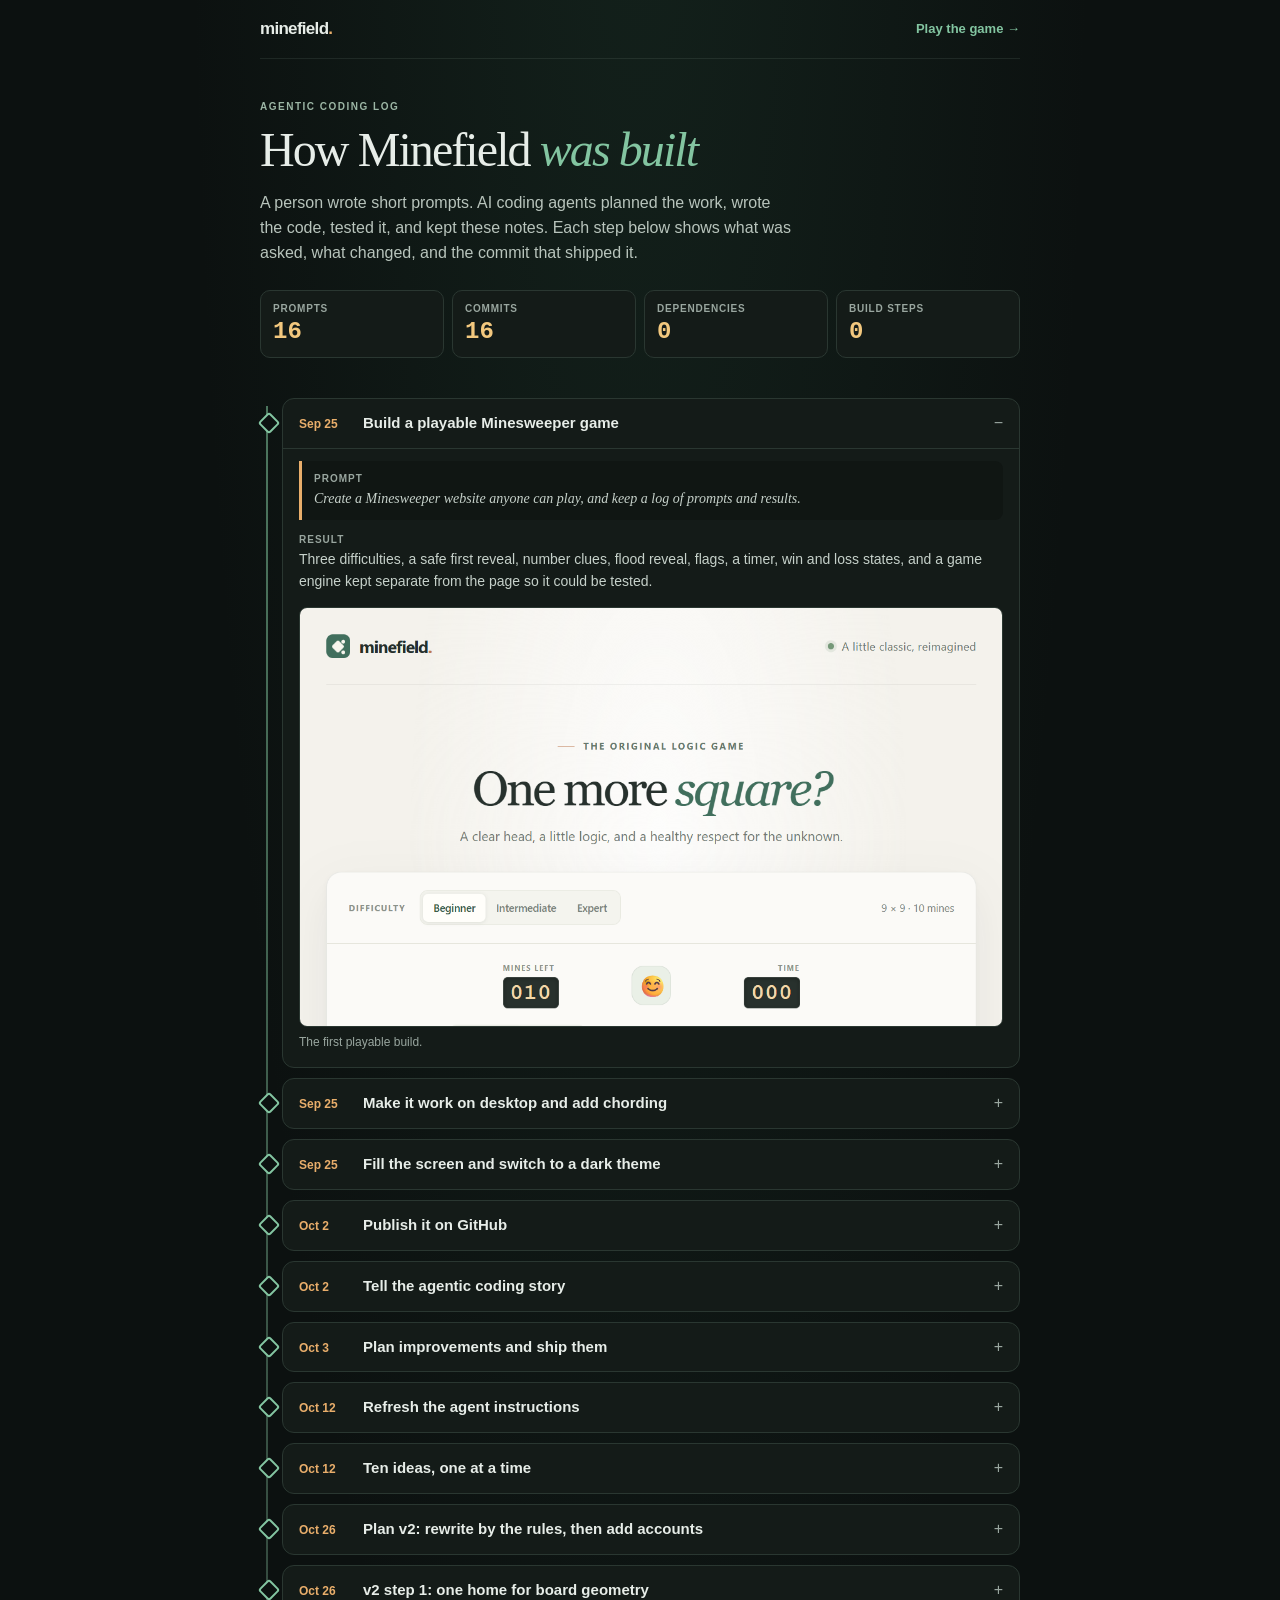
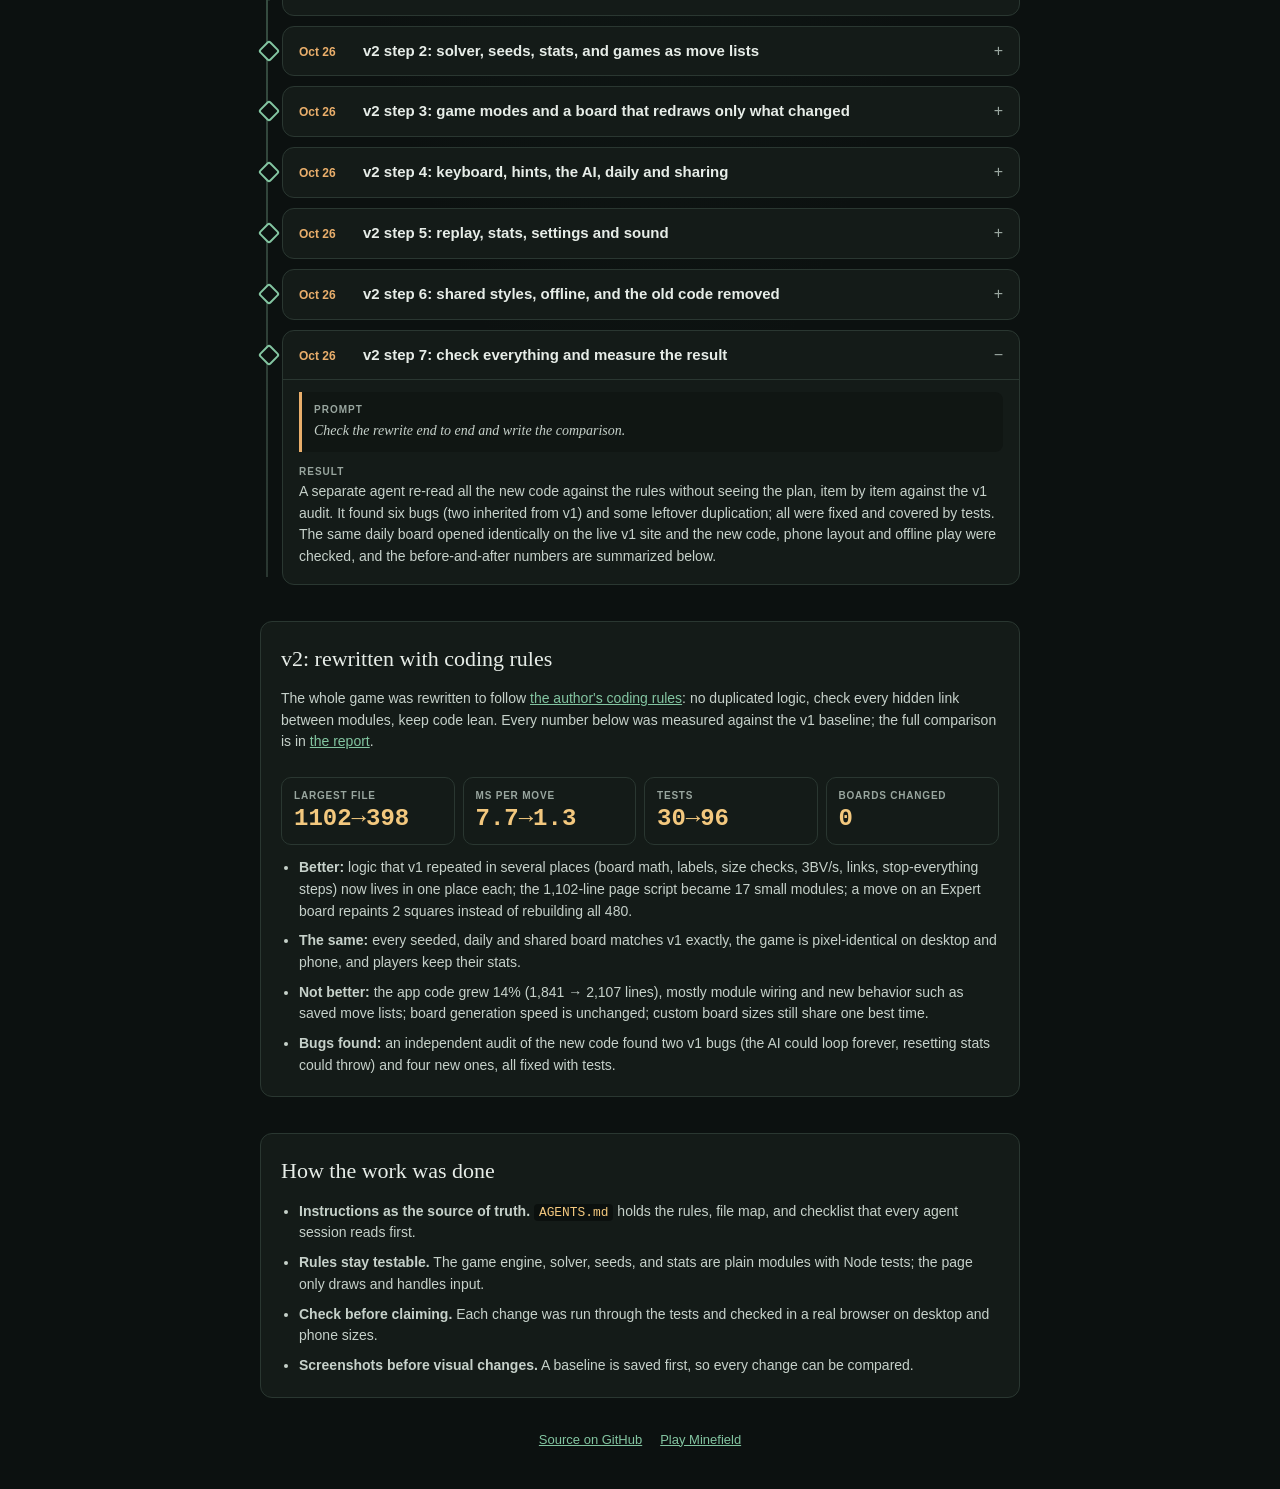
==== commit 606c44a6: "Check the v2 rewrite end to end and write the comparison - report/rewrite-comparison.md and report/v" ====
--- a/build.html
+++ b/build.html
@@ -23,8 +23,8 @@
         <h1>How Minefield <em>was built</em></h1>
         <p class="lead">A person wrote short prompts. AI coding agents planned the work, wrote the code, tested it, and kept these notes. Each step below shows what was asked, what changed, and the commit that shipped it.</p>
         <dl class="totals">
-          <div><dt>Prompts</dt><dd>9</dd></div>
-          <div><dt>Commits</dt><dd>9</dd></div>
+          <div><dt>Prompts</dt><dd>16</dd></div>
+          <div><dt>Commits</dt><dd>16</dd></div>
           <div><dt>Dependencies</dt><dd>0</dd></div>
           <div><dt>Build steps</dt><dd>0</dd></div>
         </dl>
@@ -238,7 +238,7 @@
         </li>
 
         <li class="step">
-          <details open>
+          <details>
             <summary>
               <span class="step-date">Oct 26</span>
               <span class="step-title">v2 step 6: shared styles, offline, and the old code removed</span>
@@ -249,18 +249,36 @@
             </div>
           </details>
         </li>
+
+        <li class="step">
+          <details open>
+            <summary>
+              <span class="step-date">Oct 26</span>
+              <span class="step-title">v2 step 7: check everything and measure the result</span>
+            </summary>
+            <div class="step-body">
+              <p class="prompt"><span>Prompt</span> Check the rewrite end to end and write the comparison.</p>
+              <p><span class="label">Result</span> A separate agent re-read all the new code against the rules without seeing the plan, item by item against the v1 audit. It found six bugs (two inherited from v1) and some leftover duplication; all were fixed and covered by tests. The same daily board opened identically on the live v1 site and the new code, phone layout and offline play were checked, and the before-and-after numbers are summarized below.</p>
+            </div>
+          </details>
+        </li>
       </ol>
 
       <section class="how" id="v2">
         <h2>v2: rewritten with coding rules</h2>
-        <p class="section-lead">The whole game is being rewritten to follow <a href="https://github.com/Huu-Dat-Nguyen/agentic-minesweeper/blob/main/docs/coding-rules.md">the author's coding rules</a>: no duplicated logic, check every hidden link between modules, keep code lean. Results will be measured against the v1 baseline below.</p>
+        <p class="section-lead">The whole game was rewritten to follow <a href="https://github.com/Huu-Dat-Nguyen/agentic-minesweeper/blob/main/docs/coding-rules.md">the author's coding rules</a>: no duplicated logic, check every hidden link between modules, keep code lean. Every number below was measured against the v1 baseline; the full comparison is in <a href="https://github.com/Huu-Dat-Nguyen/agentic-minesweeper/blob/main/report/rewrite-comparison.md">the report</a>.</p>
         <dl class="totals">
-          <div><dt>v1 lines</dt><dd>4345</dd></div>
-          <div><dt>v1 functions</dt><dd>110</dd></div>
-          <div><dt>v1 tests</dt><dd>30</dd></div>
-          <div><dt>Expert no-guess</dt><dd>17 ms</dd></div>
+          <div><dt>Largest file</dt><dd>1102→398</dd></div>
+          <div><dt>Ms per move</dt><dd>7.7→1.3</dd></div>
+          <div><dt>Tests</dt><dd>30→96</dd></div>
+          <div><dt>Boards changed</dt><dd>0</dd></div>
         </dl>
-        <p class="section-lead">Progress: baseline saved; steps 1–6 of 7 done; every v1 feature runs on the new code and the old code is gone. The comparison table fills in as each step lands.</p>
+        <ul>
+          <li><strong>Better:</strong> logic that v1 repeated in several places (board math, labels, size checks, 3BV/s, links, stop-everything steps) now lives in one place each; the 1,102-line page script became 17 small modules; a move on an Expert board repaints 2 squares instead of rebuilding all 480.</li>
+          <li><strong>The same:</strong> every seeded, daily and shared board matches v1 exactly, the game is pixel-identical on desktop and phone, and players keep their stats.</li>
+          <li><strong>Not better:</strong> the app code grew 14% (1,841 → 2,107 lines), mostly module wiring and new behavior such as saved move lists; board generation speed is unchanged; custom board sizes still share one best time.</li>
+          <li><strong>Bugs found:</strong> an independent audit of the new code found two v1 bugs (the AI could loop forever, resetting stats could throw) and four new ones, all fixed with tests.</li>
+        </ul>
       </section>
 
       <section class="how">
--- a/css/build.css
+++ b/css/build.css
@@ -165,7 +165,8 @@
   border-top: 1px solid var(--line);
 }
 
-.step-body p {
+.step-body p,
+.section-lead {
   margin: 12px 0 0;
   color: #c6d1ca;
   font-size: 14px;
@@ -286,9 +287,3 @@
     font-size: 15px;
   }
 }
-
-.section-lead {
-  margin: 12px 0 0;
-  color: #c6d1ca;
-  font-size: 14px;
-}
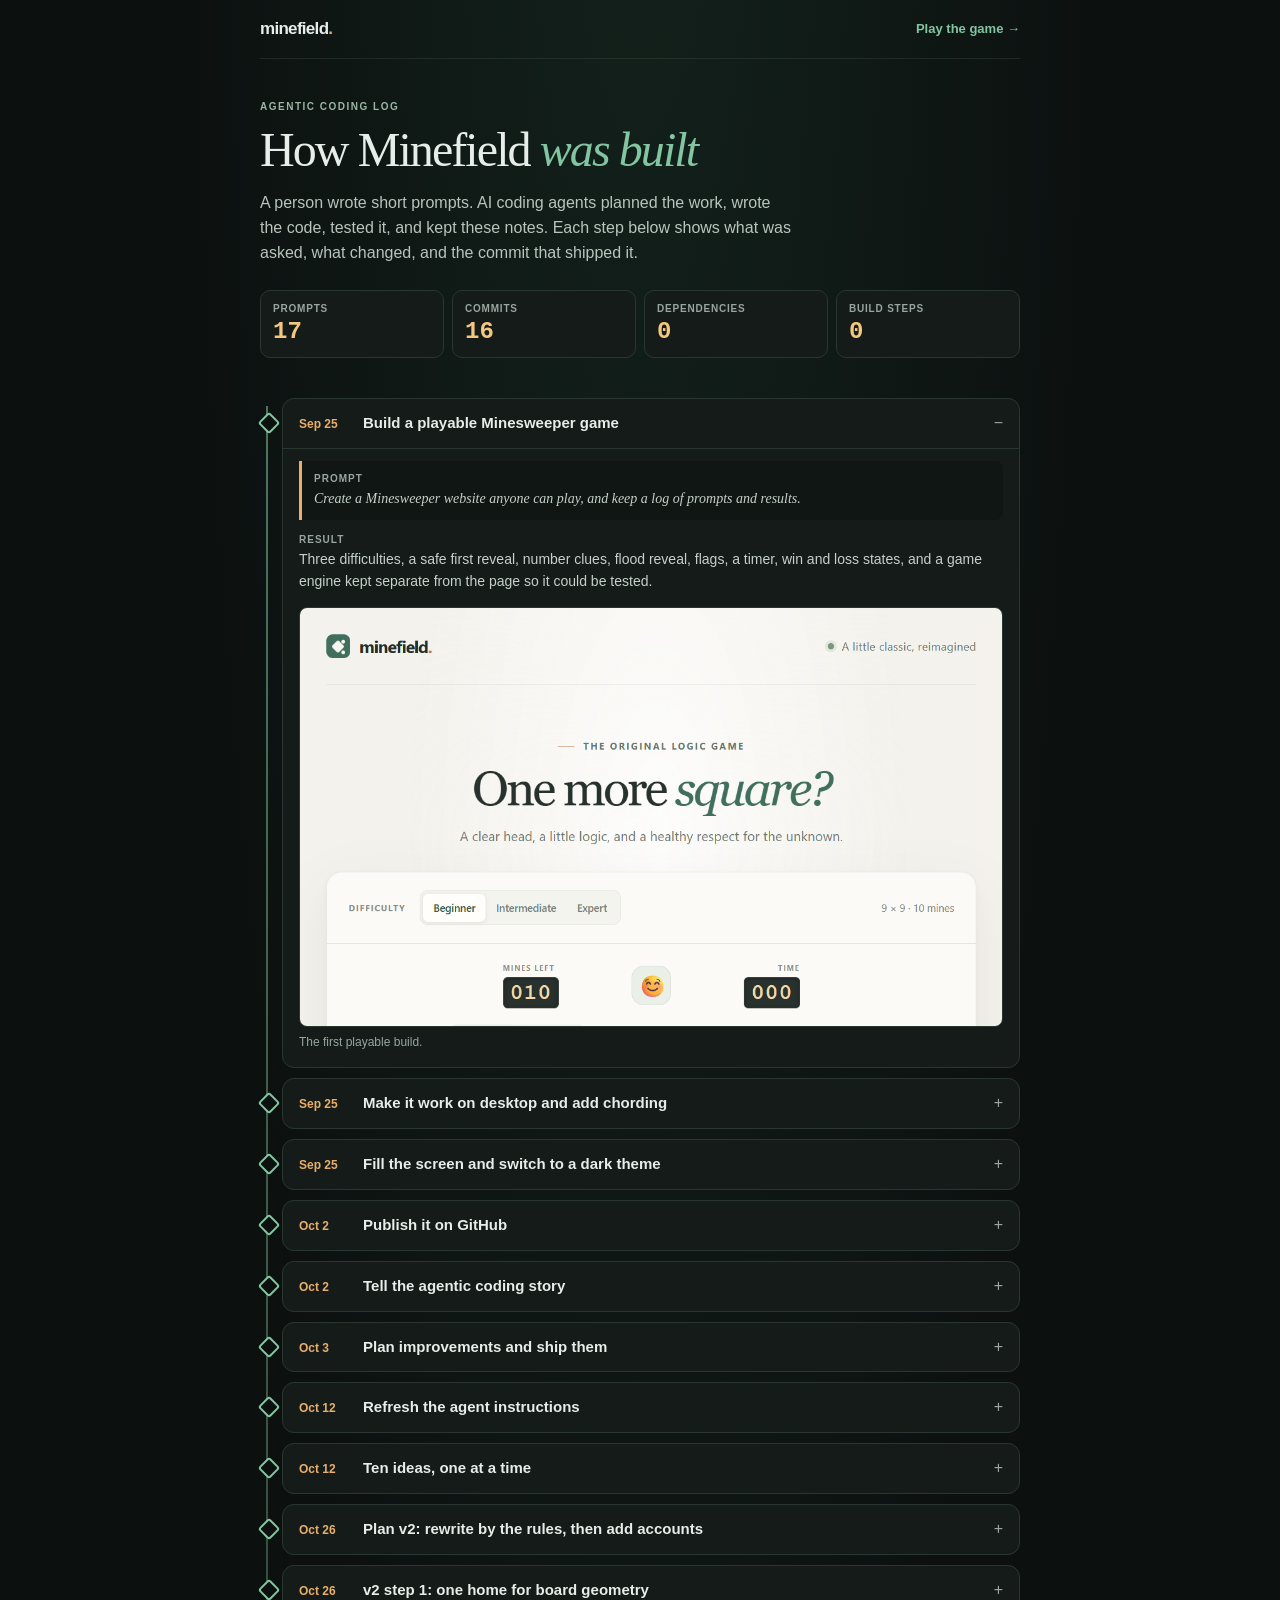
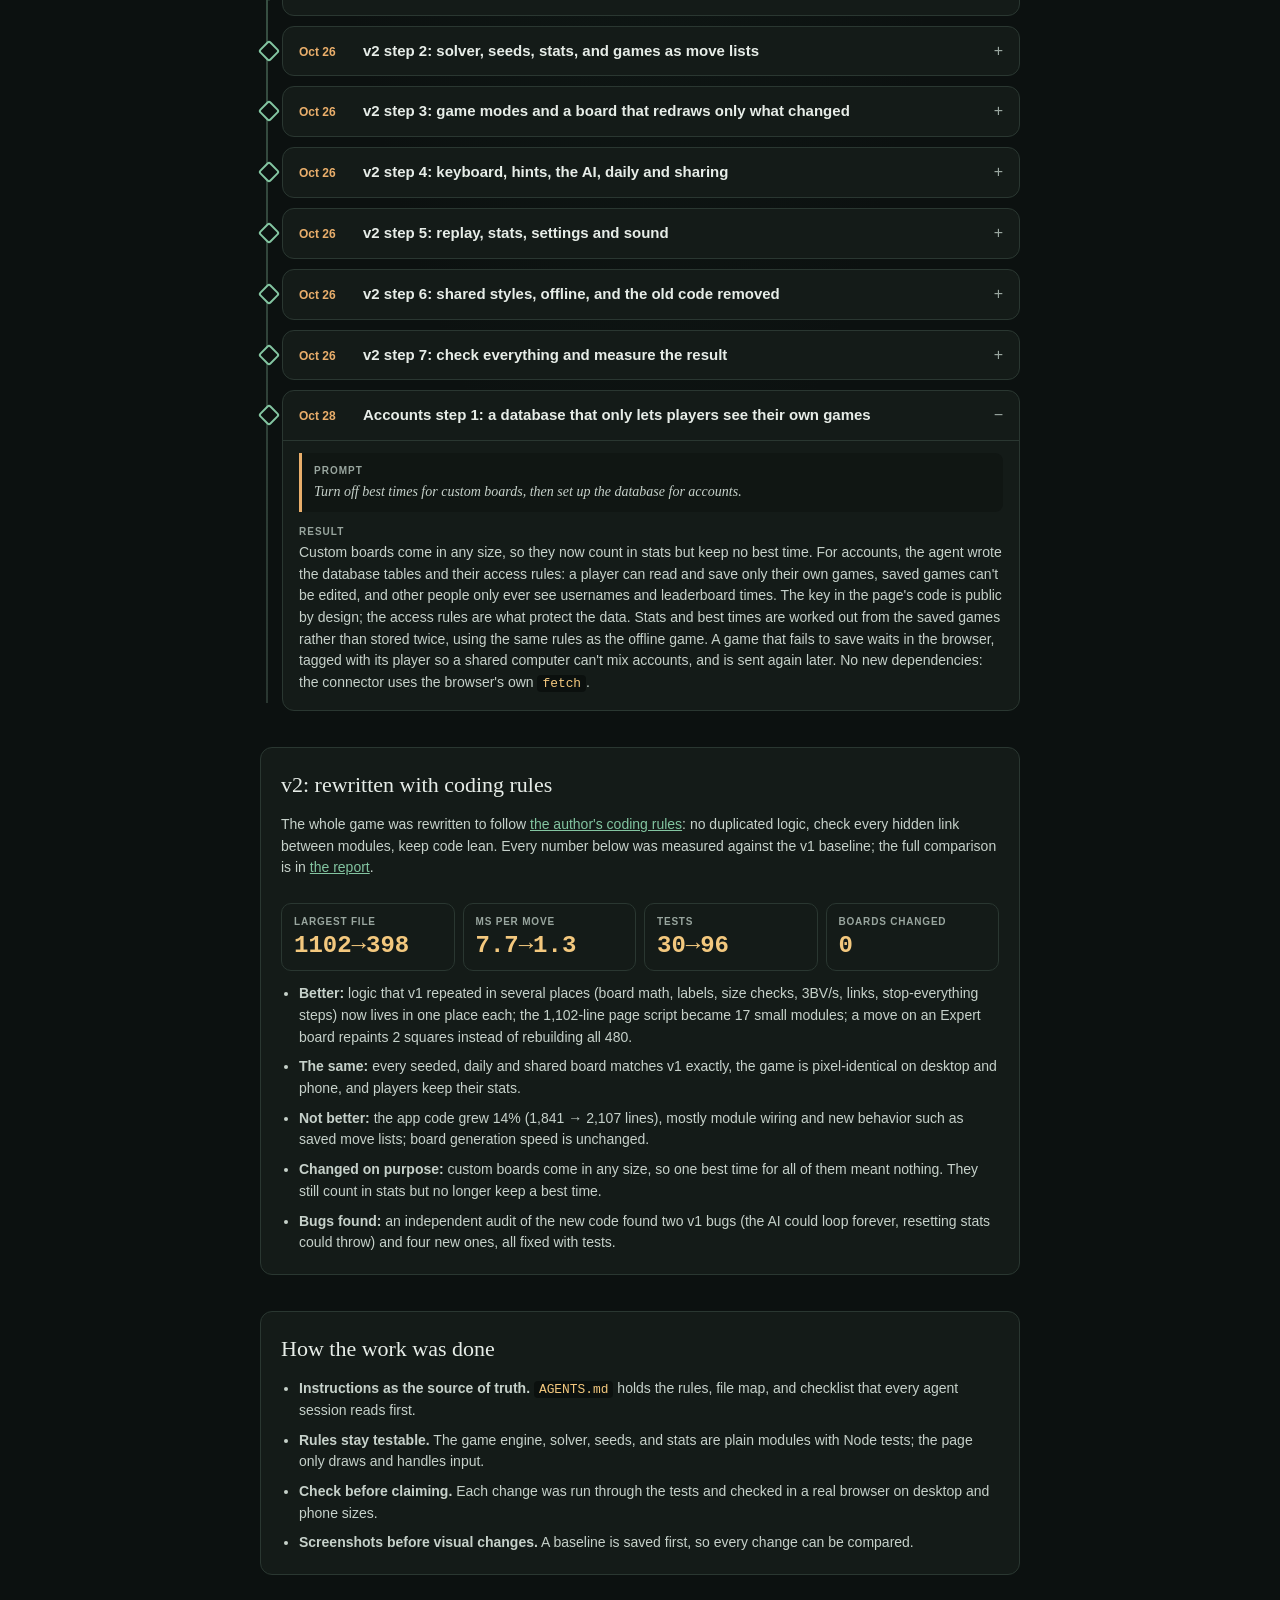
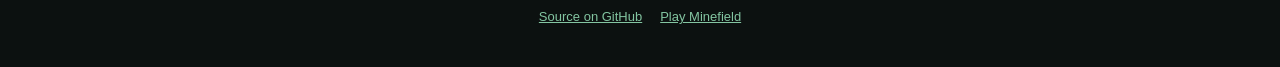
==== commit 5071eeb7: "Drop custom best times; add Supabase schema, connector and cloud store - custom boards keep stats bu" ====
--- a/build.html
+++ b/build.html
@@ -23,7 +23,7 @@
         <h1>How Minefield <em>was built</em></h1>
         <p class="lead">A person wrote short prompts. AI coding agents planned the work, wrote the code, tested it, and kept these notes. Each step below shows what was asked, what changed, and the commit that shipped it.</p>
         <dl class="totals">
-          <div><dt>Prompts</dt><dd>16</dd></div>
+          <div><dt>Prompts</dt><dd>17</dd></div>
           <div><dt>Commits</dt><dd>16</dd></div>
           <div><dt>Dependencies</dt><dd>0</dd></div>
           <div><dt>Build steps</dt><dd>0</dd></div>
@@ -251,7 +251,7 @@
         </li>
 
         <li class="step">
-          <details open>
+          <details>
             <summary>
               <span class="step-date">Oct 26</span>
               <span class="step-title">v2 step 7: check everything and measure the result</span>
@@ -259,6 +259,19 @@
             <div class="step-body">
               <p class="prompt"><span>Prompt</span> Check the rewrite end to end and write the comparison.</p>
               <p><span class="label">Result</span> A separate agent re-read all the new code against the rules without seeing the plan, item by item against the v1 audit. It found six bugs (two inherited from v1) and some leftover duplication; all were fixed and covered by tests. The same daily board opened identically on the live v1 site and the new code, phone layout and offline play were checked, and the before-and-after numbers are summarized below.</p>
+            </div>
+          </details>
+        </li>
+
+        <li class="step">
+          <details open>
+            <summary>
+              <span class="step-date">Oct 28</span>
+              <span class="step-title">Accounts step 1: a database that only lets players see their own games</span>
+            </summary>
+            <div class="step-body">
+              <p class="prompt"><span>Prompt</span> Turn off best times for custom boards, then set up the database for accounts.</p>
+              <p><span class="label">Result</span> Custom boards come in any size, so they now count in stats but keep no best time. For accounts, the agent wrote the database tables and their access rules: a player can read and save only their own games, saved games can't be edited, and other people only ever see usernames and leaderboard times. The key in the page's code is public by design; the access rules are what protect the data. Stats and best times are worked out from the saved games rather than stored twice, using the same rules as the offline game. A game that fails to save waits in the browser, tagged with its player so a shared computer can't mix accounts, and is sent again later. No new dependencies: the connector uses the browser's own <code>fetch</code>.</p>
             </div>
           </details>
         </li>
@@ -276,7 +289,8 @@
         <ul>
           <li><strong>Better:</strong> logic that v1 repeated in several places (board math, labels, size checks, 3BV/s, links, stop-everything steps) now lives in one place each; the 1,102-line page script became 17 small modules; a move on an Expert board repaints 2 squares instead of rebuilding all 480.</li>
           <li><strong>The same:</strong> every seeded, daily and shared board matches v1 exactly, the game is pixel-identical on desktop and phone, and players keep their stats.</li>
-          <li><strong>Not better:</strong> the app code grew 14% (1,841 → 2,107 lines), mostly module wiring and new behavior such as saved move lists; board generation speed is unchanged; custom board sizes still share one best time.</li>
+          <li><strong>Not better:</strong> the app code grew 14% (1,841 → 2,107 lines), mostly module wiring and new behavior such as saved move lists; board generation speed is unchanged.</li>
+          <li><strong>Changed on purpose:</strong> custom boards come in any size, so one best time for all of them meant nothing. They still count in stats but no longer keep a best time.</li>
           <li><strong>Bugs found:</strong> an independent audit of the new code found two v1 bugs (the AI could loop forever, resetting stats could throw) and four new ones, all fixed with tests.</li>
         </ul>
       </section>
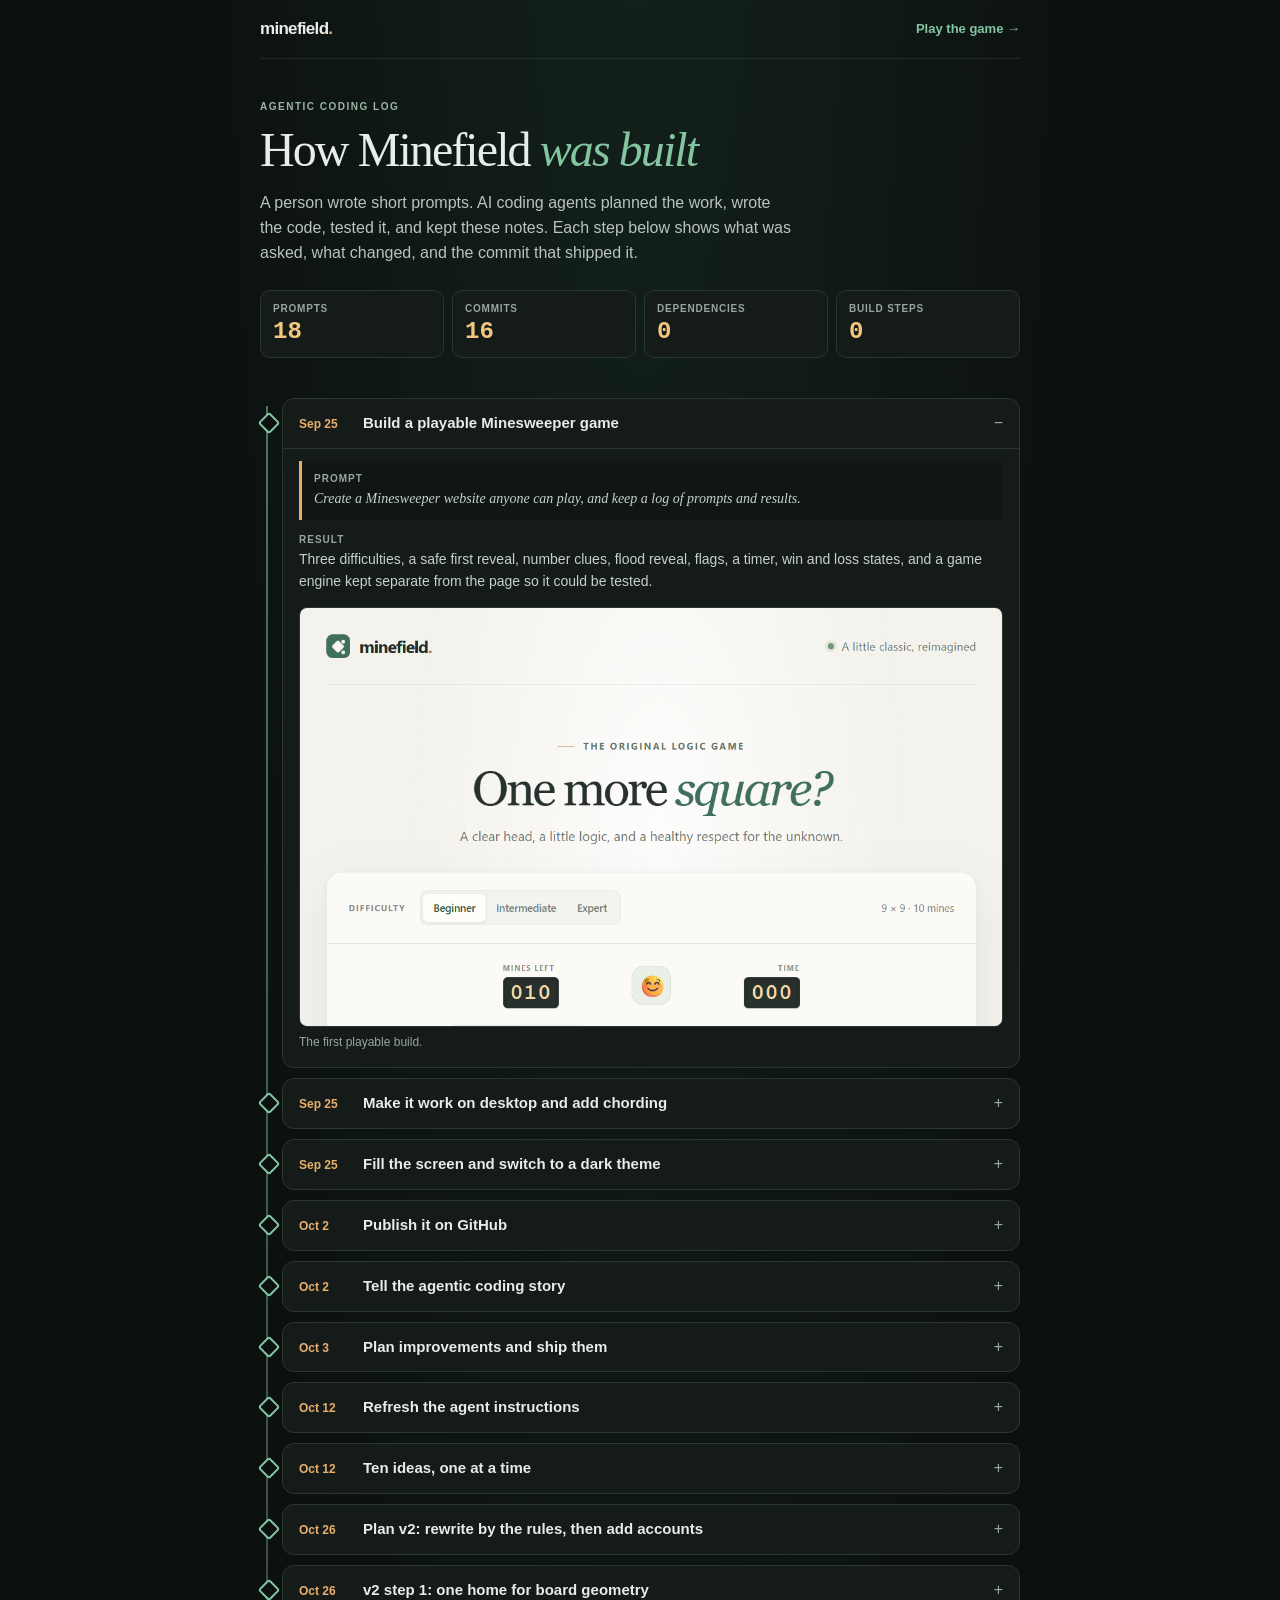
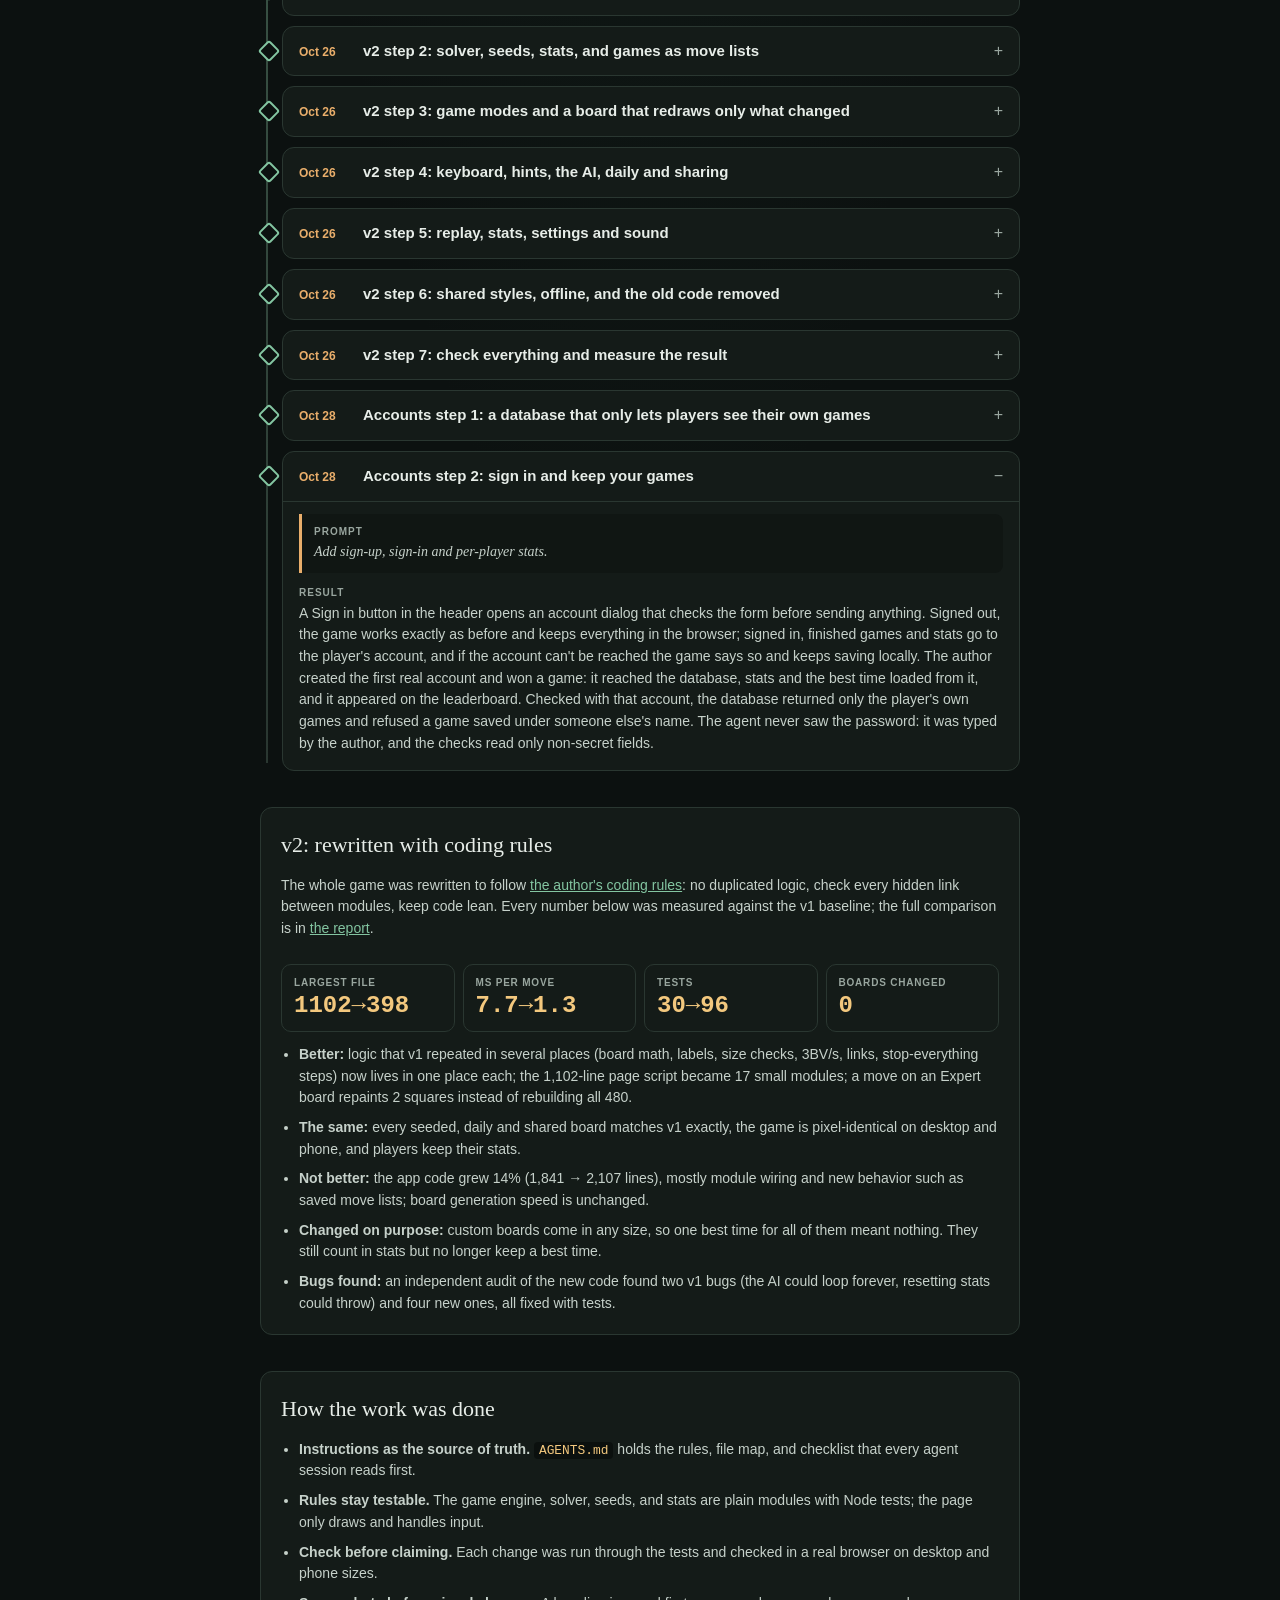
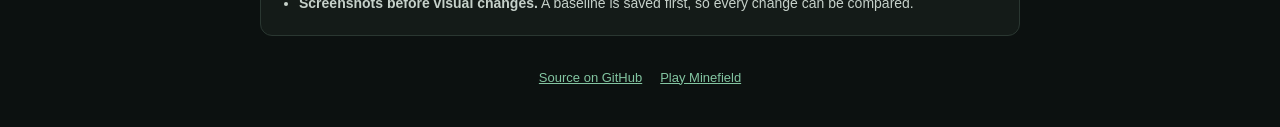
==== commit c304c083: "Add accounts: sign-in dialog and per-player saving - ui/account.mjs: Account button and dialog with " ====
--- a/build.html
+++ b/build.html
@@ -23,7 +23,7 @@
         <h1>How Minefield <em>was built</em></h1>
         <p class="lead">A person wrote short prompts. AI coding agents planned the work, wrote the code, tested it, and kept these notes. Each step below shows what was asked, what changed, and the commit that shipped it.</p>
         <dl class="totals">
-          <div><dt>Prompts</dt><dd>17</dd></div>
+          <div><dt>Prompts</dt><dd>18</dd></div>
           <div><dt>Commits</dt><dd>16</dd></div>
           <div><dt>Dependencies</dt><dd>0</dd></div>
           <div><dt>Build steps</dt><dd>0</dd></div>
@@ -264,7 +264,7 @@
         </li>
 
         <li class="step">
-          <details open>
+          <details>
             <summary>
               <span class="step-date">Oct 28</span>
               <span class="step-title">Accounts step 1: a database that only lets players see their own games</span>
@@ -272,6 +272,19 @@
             <div class="step-body">
               <p class="prompt"><span>Prompt</span> Turn off best times for custom boards, then set up the database for accounts.</p>
               <p><span class="label">Result</span> Custom boards come in any size, so they now count in stats but keep no best time. For accounts, the agent wrote the database tables and their access rules: a player can read and save only their own games, saved games can't be edited, and other people only ever see usernames and leaderboard times. The key in the page's code is public by design; the access rules are what protect the data. Stats and best times are worked out from the saved games rather than stored twice, using the same rules as the offline game. A game that fails to save waits in the browser, tagged with its player so a shared computer can't mix accounts, and is sent again later. No new dependencies: the connector uses the browser's own <code>fetch</code>.</p>
+            </div>
+          </details>
+        </li>
+
+        <li class="step">
+          <details open>
+            <summary>
+              <span class="step-date">Oct 28</span>
+              <span class="step-title">Accounts step 2: sign in and keep your games</span>
+            </summary>
+            <div class="step-body">
+              <p class="prompt"><span>Prompt</span> Add sign-up, sign-in and per-player stats.</p>
+              <p><span class="label">Result</span> A Sign in button in the header opens an account dialog that checks the form before sending anything. Signed out, the game works exactly as before and keeps everything in the browser; signed in, finished games and stats go to the player's account, and if the account can't be reached the game says so and keeps saving locally. The author created the first real account and won a game: it reached the database, stats and the best time loaded from it, and it appeared on the leaderboard. Checked with that account, the database returned only the player's own games and refused a game saved under someone else's name. The agent never saw the password: it was typed by the author, and the checks read only non-secret fields.</p>
             </div>
           </details>
         </li>
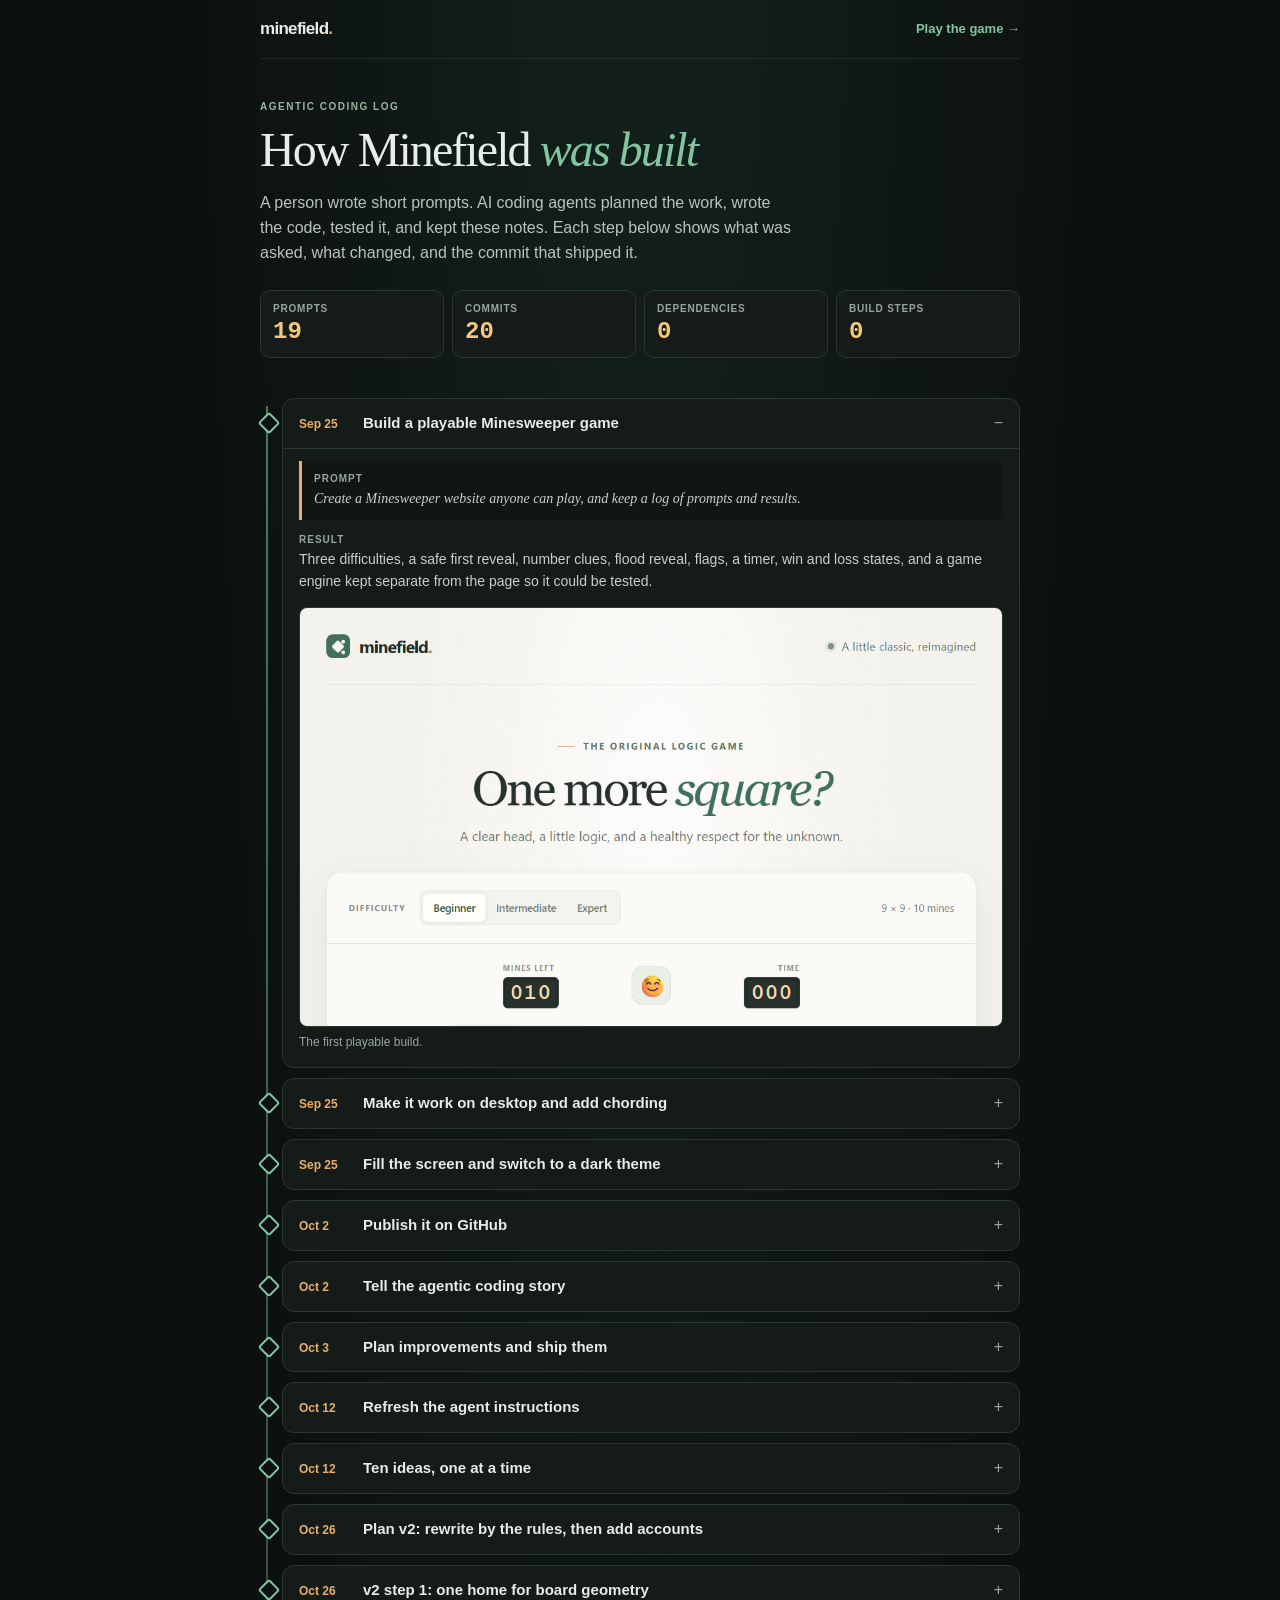
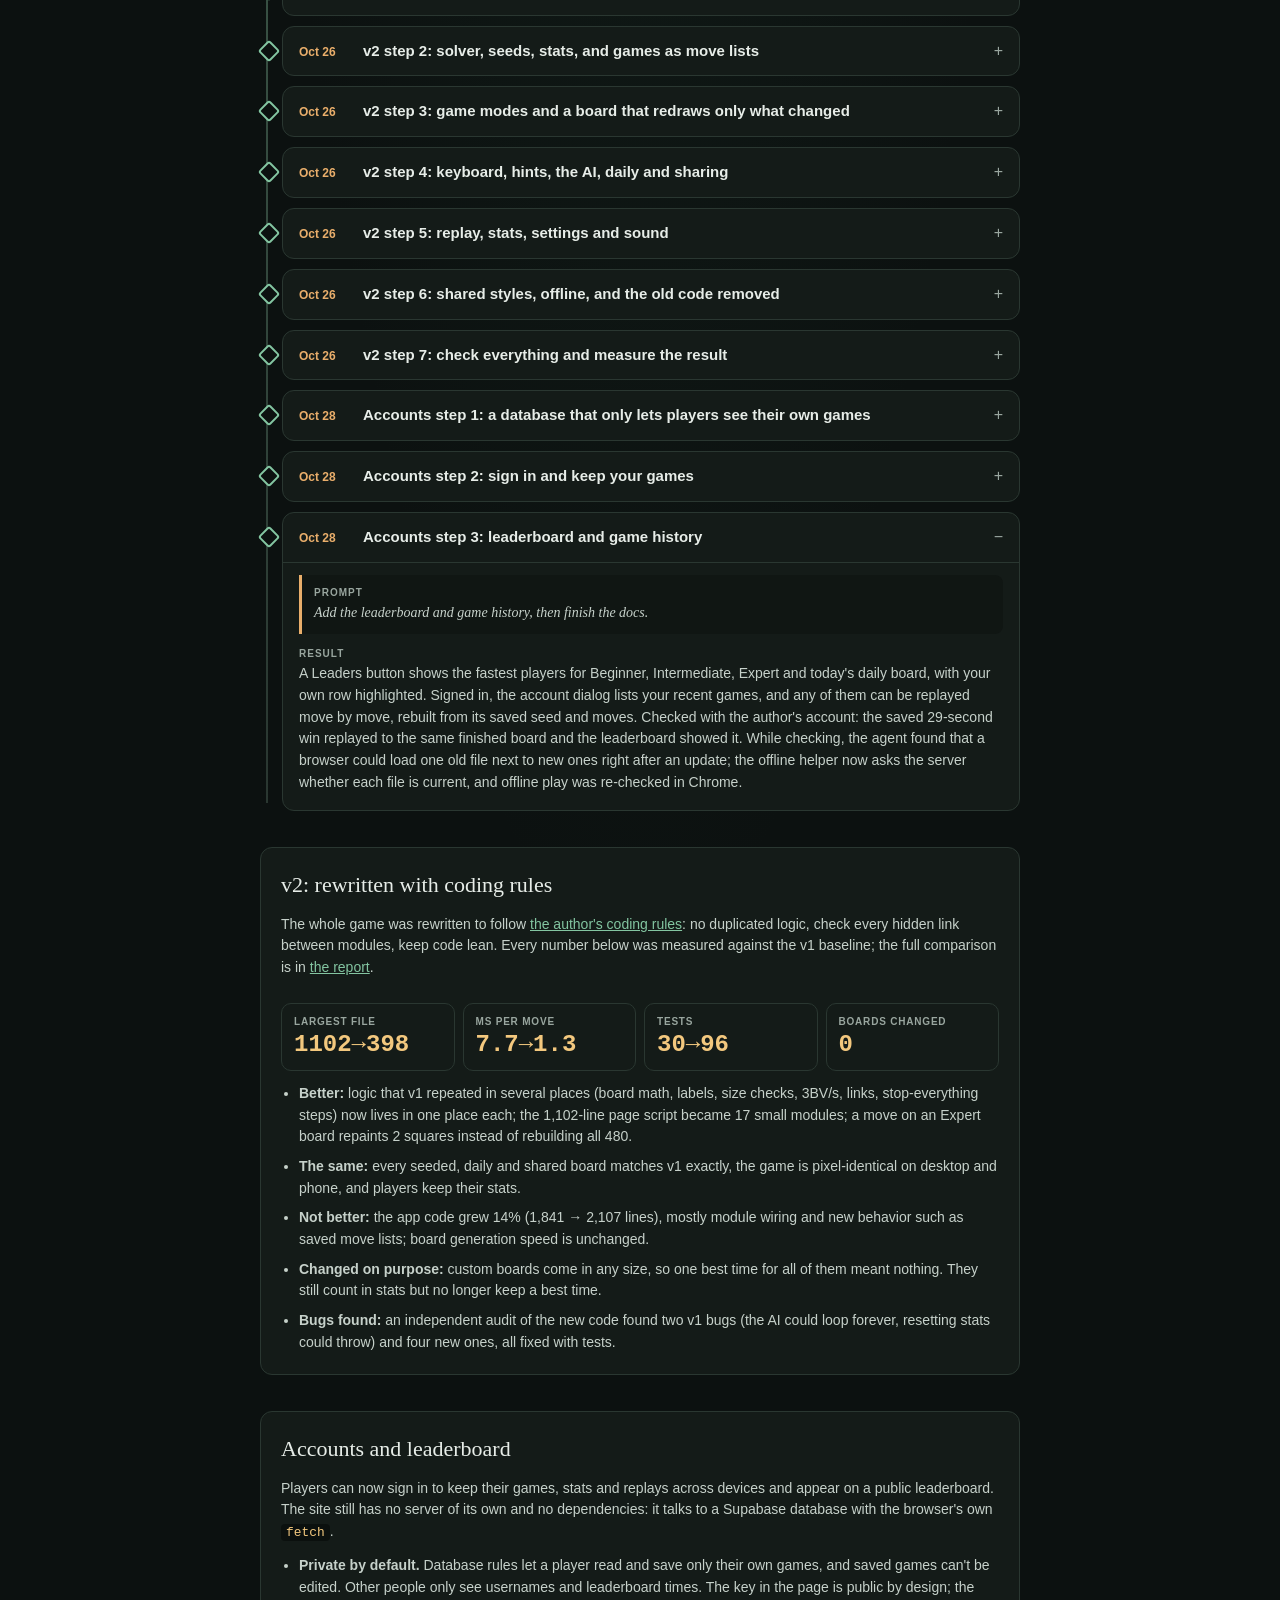
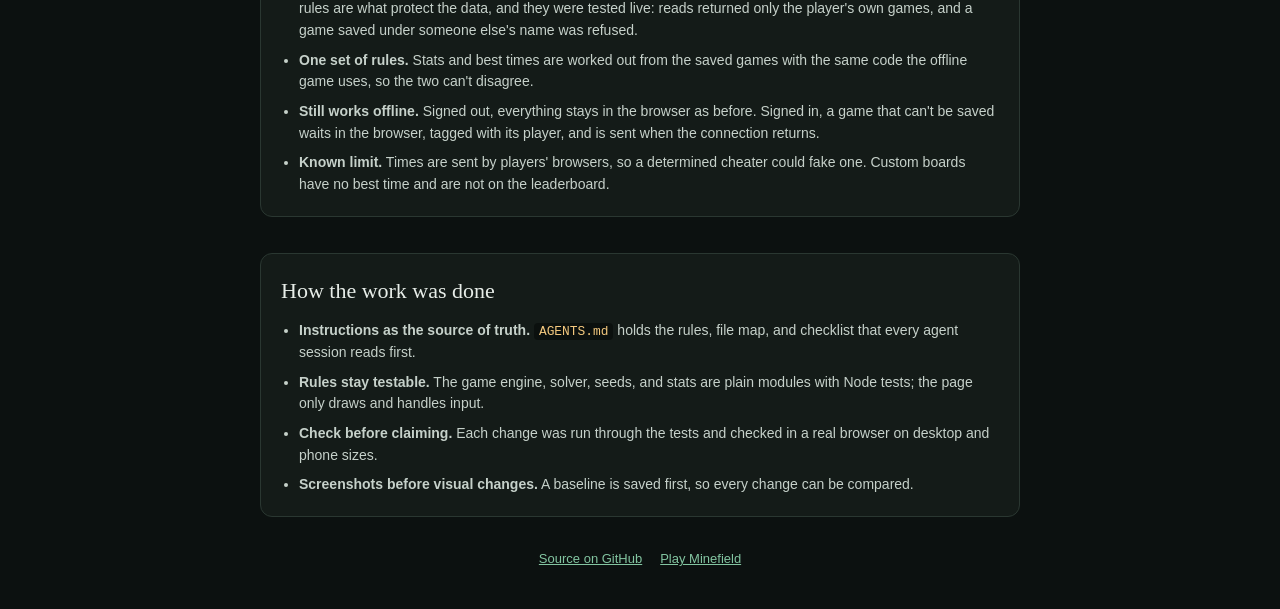
==== commit c5df5a72: "Add leaderboard and replayable game history; finish accounts docs - ui/leaderboard.mjs: Leaders dial" ====
--- a/build.html
+++ b/build.html
@@ -23,8 +23,8 @@
         <h1>How Minefield <em>was built</em></h1>
         <p class="lead">A person wrote short prompts. AI coding agents planned the work, wrote the code, tested it, and kept these notes. Each step below shows what was asked, what changed, and the commit that shipped it.</p>
         <dl class="totals">
-          <div><dt>Prompts</dt><dd>18</dd></div>
-          <div><dt>Commits</dt><dd>16</dd></div>
+          <div><dt>Prompts</dt><dd>19</dd></div>
+          <div><dt>Commits</dt><dd>20</dd></div>
           <div><dt>Dependencies</dt><dd>0</dd></div>
           <div><dt>Build steps</dt><dd>0</dd></div>
         </dl>
@@ -277,7 +277,7 @@
         </li>
 
         <li class="step">
-          <details open>
+          <details>
             <summary>
               <span class="step-date">Oct 28</span>
               <span class="step-title">Accounts step 2: sign in and keep your games</span>
@@ -285,6 +285,19 @@
             <div class="step-body">
               <p class="prompt"><span>Prompt</span> Add sign-up, sign-in and per-player stats.</p>
               <p><span class="label">Result</span> A Sign in button in the header opens an account dialog that checks the form before sending anything. Signed out, the game works exactly as before and keeps everything in the browser; signed in, finished games and stats go to the player's account, and if the account can't be reached the game says so and keeps saving locally. The author created the first real account and won a game: it reached the database, stats and the best time loaded from it, and it appeared on the leaderboard. Checked with that account, the database returned only the player's own games and refused a game saved under someone else's name. The agent never saw the password: it was typed by the author, and the checks read only non-secret fields.</p>
+            </div>
+          </details>
+        </li>
+
+        <li class="step">
+          <details open>
+            <summary>
+              <span class="step-date">Oct 28</span>
+              <span class="step-title">Accounts step 3: leaderboard and game history</span>
+            </summary>
+            <div class="step-body">
+              <p class="prompt"><span>Prompt</span> Add the leaderboard and game history, then finish the docs.</p>
+              <p><span class="label">Result</span> A Leaders button shows the fastest players for Beginner, Intermediate, Expert and today's daily board, with your own row highlighted. Signed in, the account dialog lists your recent games, and any of them can be replayed move by move, rebuilt from its saved seed and moves. Checked with the author's account: the saved 29-second win replayed to the same finished board and the leaderboard showed it. While checking, the agent found that a browser could load one old file next to new ones right after an update; the offline helper now asks the server whether each file is current, and offline play was re-checked in Chrome.</p>
             </div>
           </details>
         </li>
@@ -308,6 +321,17 @@
         </ul>
       </section>
 
+      <section class="how" id="accounts">
+        <h2>Accounts and leaderboard</h2>
+        <p class="section-lead">Players can now sign in to keep their games, stats and replays across devices and appear on a public leaderboard. The site still has no server of its own and no dependencies: it talks to a Supabase database with the browser's own <code>fetch</code>.</p>
+        <ul>
+          <li><strong>Private by default.</strong> Database rules let a player read and save only their own games, and saved games can't be edited. Other people only see usernames and leaderboard times. The key in the page is public by design; the rules are what protect the data, and they were tested live: reads returned only the player's own games, and a game saved under someone else's name was refused.</li>
+          <li><strong>One set of rules.</strong> Stats and best times are worked out from the saved games with the same code the offline game uses, so the two can't disagree.</li>
+          <li><strong>Still works offline.</strong> Signed out, everything stays in the browser as before. Signed in, a game that can't be saved waits in the browser, tagged with its player, and is sent when the connection returns.</li>
+          <li><strong>Known limit.</strong> Times are sent by players' browsers, so a determined cheater could fake one. Custom boards have no best time and are not on the leaderboard.</li>
+        </ul>
+      </section>
+
       <section class="how">
         <h2>How the work was done</h2>
         <ul>
